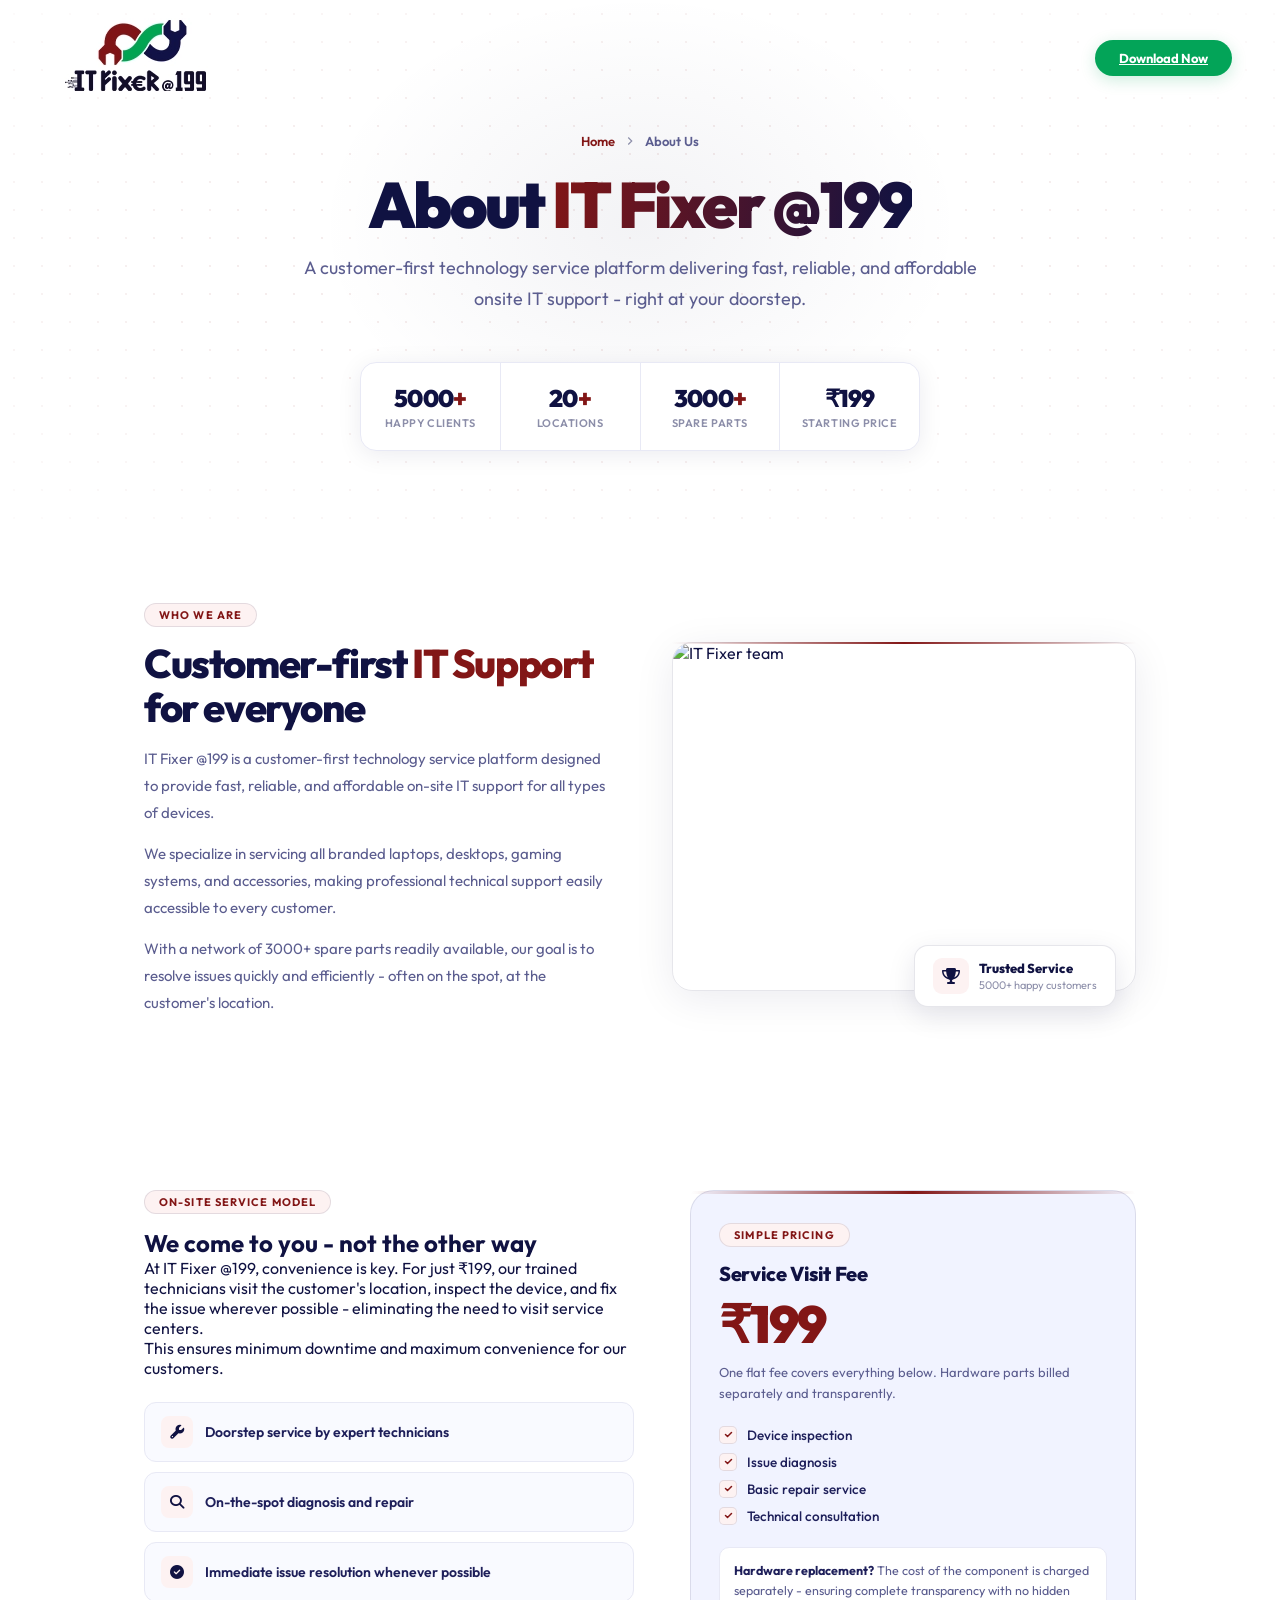
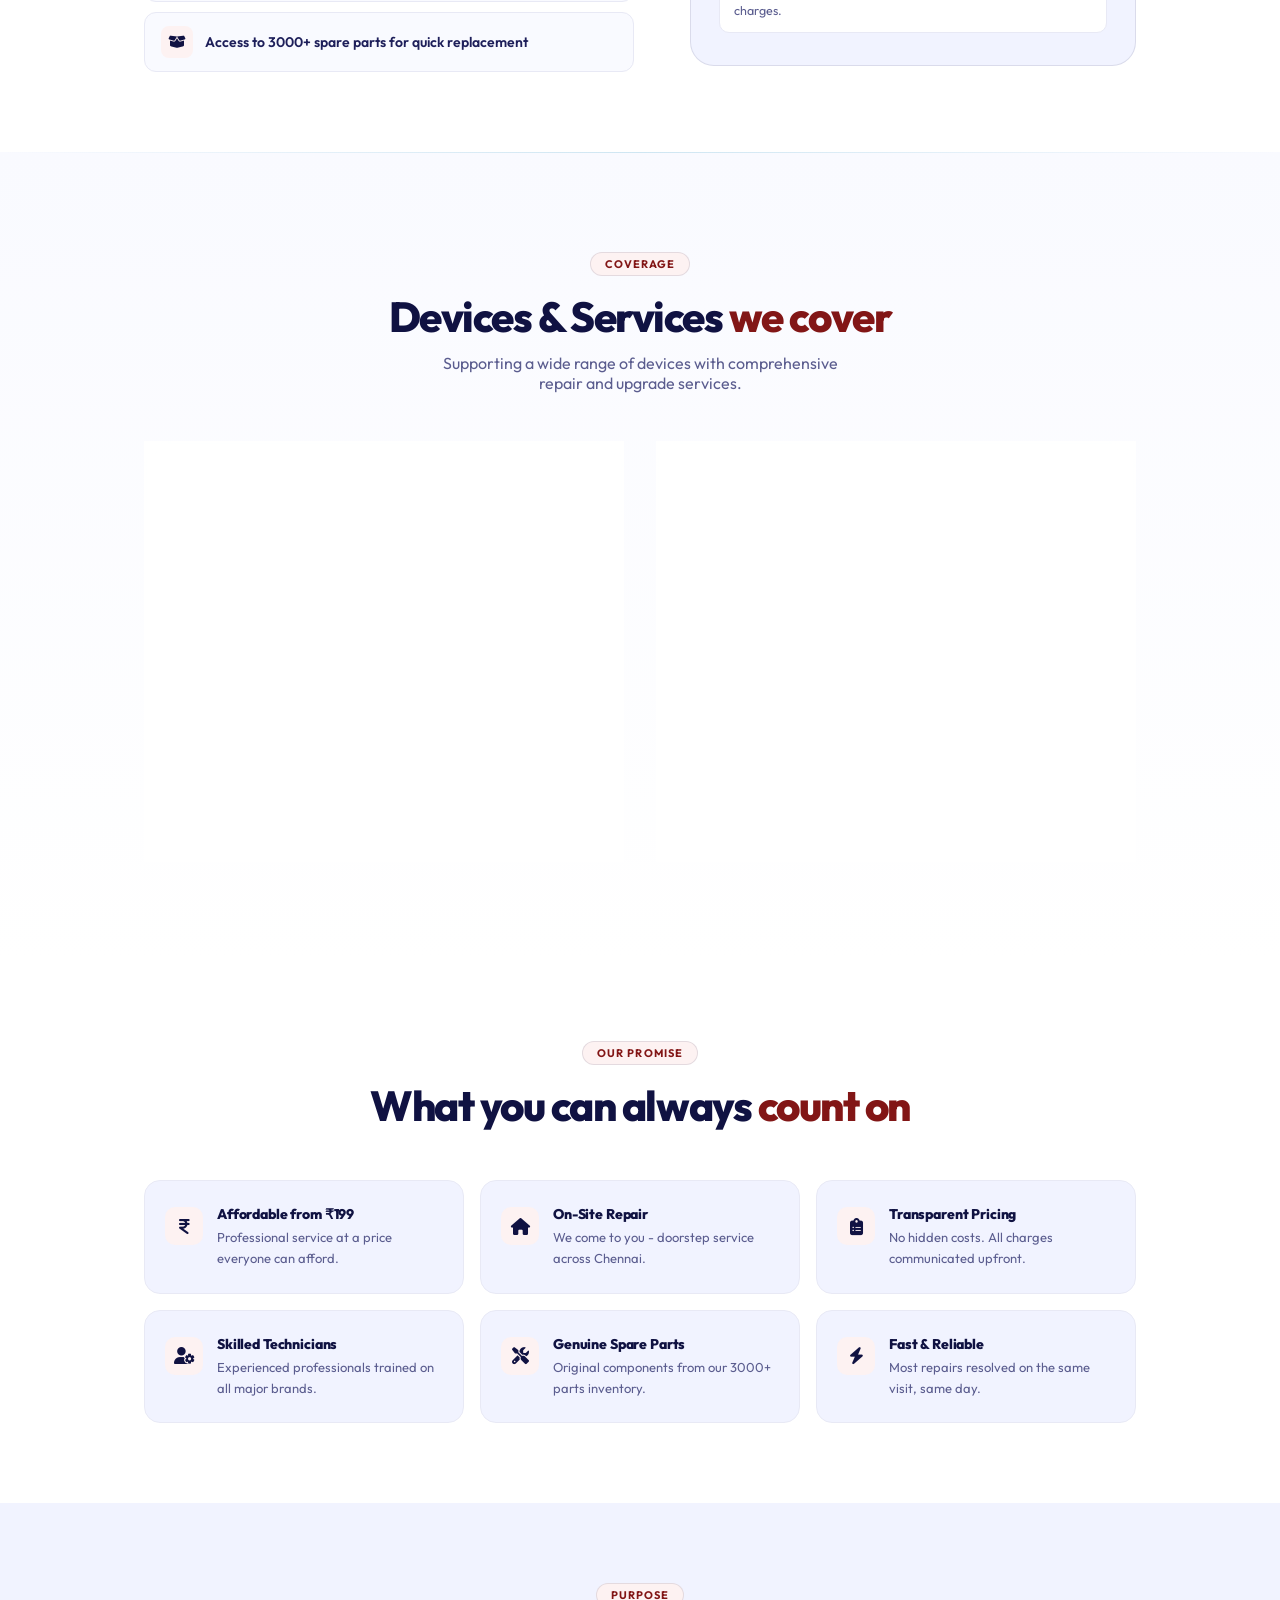
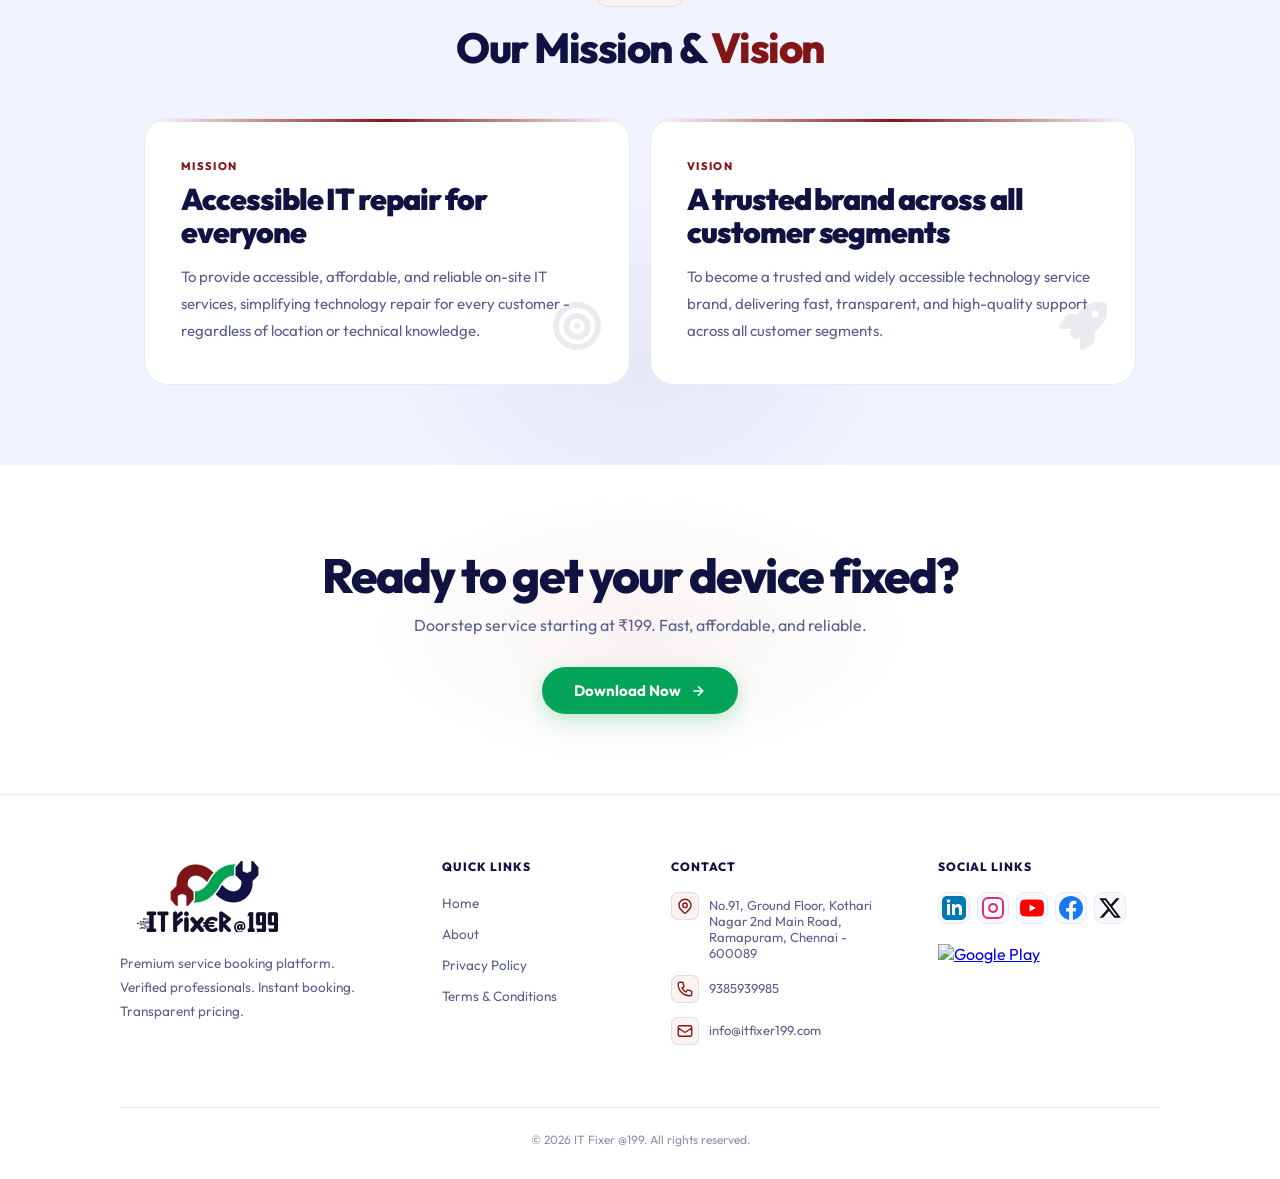
==== about.html @ 2de0d832 "Initial commit" ====
<!DOCTYPE html>
<html lang="en">

<head>
    <meta charset="UTF-8" />
    <meta name="viewport" content="width=device-width, initial-scale=1.0" />
    <title>About – IT Fixer @ ₹199</title>
    <link rel="preconnect" href="https://fonts.googleapis.com">
    <link rel="preconnect" href="https://fonts.gstatic.com" crossorigin>
    <link href="https://fonts.googleapis.com/css2?family=Outfit:wght@300;400;500;600;700;800;900&display=swap"
        rel="stylesheet">
    <link rel="stylesheet" href="https://cdnjs.cloudflare.com/ajax/libs/font-awesome/6.5.1/css/all.min.css">
    <link rel="stylesheet" href="about.css">
    <link rel="icon" href="assets/favicon.ico">
</head>

<body>

    <nav id="nav">
        <a href="index.html">
            <img src="assets/logo.webp" alt="IT Fixer" class="h-14 md:h-16 w-auto object-contain ">
        </a>
        <div class="nr">
            <!-- <a href="tel:+911234567890" class="ncall">Call Now</a> -->
            <a href="https://play.google.com/store/apps/details?id=in.itfixer199.app" target="_blank"
                rel="noopener noreferrer" class="nbtn">
                Download Now
            </a>
        </div>
    </nav>

    <!-- PAGE HERO -->
    <section class="page-hero">
        <div class="ph-dots"></div>
        <div class="ph-blob"></div>
        <div class="ph-inner">
            <div class="breadcrumb">
                <a href="index.html">Home</a>
                <svg fill="none" stroke="currentColor" stroke-width="2" viewBox="0 0 24 24">
                    <path d="M9 18l6-6-6-6" />
                </svg>
                About Us
            </div>
            <h1>About <span>IT Fixer @199</span></h1>
            <p>A customer-first technology service platform delivering fast, reliable, and affordable onsite IT support
                - right at your doorstep.</p>
        </div>
        <div class="stats-row">
            <div class="sr-item"><span class="sr-num">5000<em>+</em></span><span class="sr-lbl">Happy Clients</span>
            </div>
            <div class="sr-item"><span class="sr-num">20<em>+</em></span><span class="sr-lbl">Locations</span></div>
            <div class="sr-item"><span class="sr-num">3000<em>+</em></span><span class="sr-lbl">Spare Parts</span></div>
            <div class="sr-item"><span class="sr-num">₹199<em></em></span><span class="sr-lbl">Starting Price</span>
            </div>
        </div>
    </section>

    <!-- WHO WE ARE -->
    <section class="who">
        <div class="wrap">
            <div class="who-grid">
                <div class="who-txt rl">
                    <span class="chip">Who We Are</span>
                    <h2>Customer-first <span>IT Support</span> for everyone</h2>
                    <p>IT Fixer @199 is a customer-first technology service platform designed to provide fast, reliable,
                        and
                        affordable on-site IT support for all types of devices.</p>
                    <p>We specialize in servicing all branded laptops, desktops, gaming systems, and accessories, making
                        professional technical support easily accessible to every customer.</p>
                    <p>With a network of 3000+ spare parts readily available, our goal is to resolve issues quickly and
                        efficiently - often on the spot, at the customer's location.</p>
                </div>
                <div class="who-img rr">
                    <div class="who-frame">
                        <img src="https://images.unsplash.com/photo-1531297484001-80022131f5a1?auto=format&fit=crop&w=800&q=80"
                            alt="IT Fixer team">
                    </div>
                    <div class="who-badge">
                        <div class="wb-icon"><i class="fa-solid fa-trophy"></i></div>
                        <div>
                            <div class="wb-name">Trusted Service</div>
                            <div class="wb-sub">5000+ happy customers</div>
                        </div>
                    </div>
                </div>
            </div>
        </div>
    </section>


    <!-- ON-SITE SERVICE -->
    <section class="onsite">
        <div class="wrap">
            <div class="onsite-inner">
                <div class="rl">
                    <span class="chip">On-Site Service Model</span>
                    <h2>We come <span>to you</span> - not the other way</h2>
                    <p>At IT Fixer @199, convenience is key. For just ₹199, our trained technicians visit the customer's
                        location,
                        inspect the device, and fix the issue wherever possible - eliminating the need to visit service
                        centers.</p>
                    <p>This ensures minimum downtime and maximum convenience for our customers.</p>
                    <div class="feat-list" style="margin-top:24px">
                        <div class="fi">
                            <div class="fii"><i class="fa-solid fa-wrench"></i></div><span>Doorstep service by expert
                                technicians</span>
                        </div>
                        <div class="fi">
                            <div class="fii"><i class="fa-solid fa-magnifying-glass"></i></div><span>On-the-spot
                                diagnosis and
                                repair</span>
                        </div>
                        <div class="fi">
                            <div class="fii"><i class="fa-solid fa-circle-check"></i></div><span>Immediate issue
                                resolution whenever
                                possible</span>
                        </div>
                        <div class="fi">
                            <div class="fii"><i class="fa-solid fa-box-open"></i></div><span>Access to 3000+ spare parts
                                for quick
                                replacement</span>
                        </div>
                    </div>
                </div>
                <!-- Pricing card -->
                <div class="rr">
                    <div class="price-card">
                        <span class="chip">Simple Pricing</span>
                        <h3>Service Visit Fee</h3>
                        <span class="price-big">₹199</span>
                        <p class="price-desc">One flat fee covers everything below. Hardware parts billed separately and
                            transparently.</p>
                        <div class="price-includes">
                            <div class="pi"><span class="picheck"><svg viewBox="0 0 9 9" fill="none">
                                        <path d="M1.5 4.5l2 2 4-4" stroke="var(--red)" stroke-width="1.5"
                                            stroke-linecap="round" stroke-linejoin="round" />
                                    </svg></span>Device inspection</div>
                            <div class="pi"><span class="picheck"><svg viewBox="0 0 9 9" fill="none">
                                        <path d="M1.5 4.5l2 2 4-4" stroke="var(--red)" stroke-width="1.5"
                                            stroke-linecap="round" stroke-linejoin="round" />
                                    </svg></span>Issue diagnosis</div>
                            <div class="pi"><span class="picheck"><svg viewBox="0 0 9 9" fill="none">
                                        <path d="M1.5 4.5l2 2 4-4" stroke="var(--red)" stroke-width="1.5"
                                            stroke-linecap="round" stroke-linejoin="round" />
                                    </svg></span>Basic repair service</div>
                            <div class="pi"><span class="picheck"><svg viewBox="0 0 9 9" fill="none">
                                        <path d="M1.5 4.5l2 2 4-4" stroke="var(--red)" stroke-width="1.5"
                                            stroke-linecap="round" stroke-linejoin="round" />
                                    </svg></span>Technical consultation</div>
                        </div>
                        <div class="price-note"><strong>Hardware replacement?</strong> The cost of the component is
                            charged
                            separately - ensuring complete transparency with no hidden charges.</div>
                        <!-- <button class="price-btn">Book a Service Visit →</button> -->
                    </div>
                </div>
            </div>
        </div>
    </section>

    <!-- DEVICES & SERVICES -->
    <section class="devs">
        <div class="wrap">
            <div class="sec-head reveal" style="text-align:center;margin-bottom:48px">
                <span class="chip">Coverage</span>
                <h2
                    style="font-size:clamp(26px,3.5vw,42px);font-weight:800;color:var(--ink);letter-spacing:-.035em;margin-bottom:10px">
                    Devices &amp; Services <span style="color:var(--blue)">we cover</span></h2>
                <p style="font-size:16px;color:var(--muted);max-width:440px;margin:0 auto">Supporting a wide range of
                    devices
                    with comprehensive repair and upgrade services.</p>
            </div>
            <div class="devs-grid">
                <div class="dev-card reveal d1">
                    <h3>
                        <div class="dev-icon"><i class="fa-solid fa-laptop"></i></div>Devices We Support
                    </h3>
                    <div class="dev-list">
                        <div class="dl"><span class="dlck"><svg viewBox="0 0 9 9" fill="none">
                                    <path d="M1.5 4.5l2 2 4-4" stroke="currentColor" stroke-width="1.5"
                                        stroke-linecap="round" stroke-linejoin="round" />
                                </svg></span>All branded laptops</div>
                        <div class="dl"><span class="dlck"><svg viewBox="0 0 9 9" fill="none">
                                    <path d="M1.5 4.5l2 2 4-4" stroke="currentColor" stroke-width="1.5"
                                        stroke-linecap="round" stroke-linejoin="round" />
                                </svg></span>Desktop PCs</div>
                        <div class="dl"><span class="dlck"><svg viewBox="0 0 9 9" fill="none">
                                    <path d="M1.5 4.5l2 2 4-4" stroke="currentColor" stroke-width="1.5"
                                        stroke-linecap="round" stroke-linejoin="round" />
                                </svg></span>Gaming PCs</div>
                        <div class="dl"><span class="dlck"><svg viewBox="0 0 9 9" fill="none">
                                    <path d="M1.5 4.5l2 2 4-4" stroke="currentColor" stroke-width="1.5"
                                        stroke-linecap="round" stroke-linejoin="round" />
                                </svg></span>Workstations</div>
                        <div class="dl"><span class="dlck"><svg viewBox="0 0 9 9" fill="none">
                                    <path d="M1.5 4.5l2 2 4-4" stroke="currentColor" stroke-width="1.5"
                                        stroke-linecap="round" stroke-linejoin="round" />
                                </svg></span>Computer accessories</div>
                    </div>
                </div>
                <div class="dev-card reveal d2">
                    <h3>
                        <div class="dev-icon"><i class="fa-solid fa-wrench"></i></div>Services We Offer
                    </h3>
                    <div class="dev-list">
                        <div class="dl"><span class="dlck"><svg viewBox="0 0 9 9" fill="none">
                                    <path d="M1.5 4.5l2 2 4-4" stroke="currentColor" stroke-width="1.5"
                                        stroke-linecap="round" stroke-linejoin="round" />
                                </svg></span>Laptop &amp; PC repair</div>
                        <div class="dl"><span class="dlck"><svg viewBox="0 0 9 9" fill="none">
                                    <path d="M1.5 4.5l2 2 4-4" stroke="currentColor" stroke-width="1.5"
                                        stroke-linecap="round" stroke-linejoin="round" />
                                </svg></span>Hardware replacement</div>
                        <div class="dl"><span class="dlck"><svg viewBox="0 0 9 9" fill="none">
                                    <path d="M1.5 4.5l2 2 4-4" stroke="currentColor" stroke-width="1.5"
                                        stroke-linecap="round" stroke-linejoin="round" />
                                </svg></span>Chip-level motherboard repair</div>
                        <div class="dl"><span class="dlck"><svg viewBox="0 0 9 9" fill="none">
                                    <path d="M1.5 4.5l2 2 4-4" stroke="currentColor" stroke-width="1.5"
                                        stroke-linecap="round" stroke-linejoin="round" />
                                </svg></span>RAM &amp; storage upgrades</div>
                        <div class="dl"><span class="dlck"><svg viewBox="0 0 9 9" fill="none">
                                    <path d="M1.5 4.5l2 2 4-4" stroke="currentColor" stroke-width="1.5"
                                        stroke-linecap="round" stroke-linejoin="round" />
                                </svg></span>System performance optimization</div>
                        <div class="dl"><span class="dlck"><svg viewBox="0 0 9 9" fill="none">
                                    <path d="M1.5 4.5l2 2 4-4" stroke="currentColor" stroke-width="1.5"
                                        stroke-linecap="round" stroke-linejoin="round" />
                                </svg></span>Deep cleaning &amp; maintenance</div>
                        <div class="dl"><span class="dlck"><svg viewBox="0 0 9 9" fill="none">
                                    <path d="M1.5 4.5l2 2 4-4" stroke="currentColor" stroke-width="1.5"
                                        stroke-linecap="round" stroke-linejoin="round" />
                                </svg></span>Thermal paste replacement</div>
                        <div class="dl"><span class="dlck"><svg viewBox="0 0 9 9" fill="none">
                                    <path d="M1.5 4.5l2 2 4-4" stroke="currentColor" stroke-width="1.5"
                                        stroke-linecap="round" stroke-linejoin="round" />
                                </svg></span>Complete hardware diagnostics</div>
                    </div>
                </div>
            </div>
        </div>
    </section>

    <!-- OUR PROMISE -->
    <section class="promise">
        <div class="wrap">
            <div style="text-align:center;margin-bottom:48px" class="reveal">
                <span class="chip">Our Promise</span>
                <h2
                    style="font-size:clamp(26px,3.5vw,42px);font-weight:800;color:var(--ink);letter-spacing:-.035em;margin-bottom:10px">
                    What you can always <span style="color:var(--blue)">count on</span></h2>
            </div>
            <div class="promise-grid">
                <div class="pr-card reveal d1">
                    <div class="pr-ico"><i class="fa-solid fa-indian-rupee-sign"></i></div>
                    <div>
                        <h4>Affordable from ₹199</h4>
                        <p>Professional service at a price everyone can afford.</p>
                    </div>
                </div>
                <div class="pr-card reveal d2">
                    <div class="pr-ico"><i class="fa-solid fa-house"></i></div>
                    <div>
                        <h4>On-Site Repair</h4>
                        <p>We come to you - doorstep service across Chennai.</p>
                    </div>
                </div>
                <div class="pr-card reveal d3">
                    <div class="pr-ico"><i class="fa-solid fa-clipboard-list"></i></div>
                    <div>
                        <h4>Transparent Pricing</h4>
                        <p>No hidden costs. All charges communicated upfront.</p>
                    </div>
                </div>
                <div class="pr-card reveal d4">
                    <div class="pr-ico"><i class="fa-solid fa-user-gear"></i></div>
                    <div>
                        <h4>Skilled Technicians</h4>
                        <p>Experienced professionals trained on all major brands.</p>
                    </div>
                </div>
                <div class="pr-card reveal d5">
                    <div class="pr-ico"><i class="fa-solid fa-screwdriver-wrench"></i></div>
                    <div>
                        <h4>Genuine Spare Parts</h4>
                        <p>Original components from our 3000+ parts inventory.</p>
                    </div>
                </div>
                <div class="pr-card reveal d6">
                    <div class="pr-ico"><i class="fa-solid fa-bolt"></i></div>
                    <div>
                        <h4>Fast &amp; Reliable</h4>
                        <p>Most repairs resolved on the same visit, same day.</p>
                    </div>
                </div>
            </div>
        </div>
    </section>

    <!-- MISSION & VISION -->
    <section class="mv">
        <div class="wrap">
            <div style="text-align:center;margin-bottom:44px" class="reveal">
                <span class="chip">Purpose</span>
                <h2 style="font-size:clamp(26px,3.5vw,42px);font-weight:800;color:var(--ink);letter-spacing:-.035em">Our
                    Mission
                    &amp; <span style="color:var(--blue)">Vision</span></h2>
            </div>
            <div class="mv-grid">
                <div class="mv-card reveal d1">
                    <span class="mv-label">Mission</span>
                    <h2>Accessible IT repair for everyone</h2>
                    <p>To provide accessible, affordable, and reliable on-site IT services, simplifying technology
                        repair for
                        every customer - regardless of location or technical knowledge.</p>
                    <div class="mv-big"><i class="fa-solid fa-bullseye"></i></div>
                </div>
                <div class="mv-card reveal d2">
                    <span class="mv-label">Vision</span>
                    <h2>A trusted brand across all customer segments</h2>
                    <p>To become a trusted and widely accessible technology service brand, delivering fast, transparent,
                        and
                        high-quality support across all customer segments.</p>
                    <div class="mv-big"><i class="fa-solid fa-rocket"></i></div>
                </div>
            </div>
        </div>
    </section>

    <!-- CTA BAND -->
    <section class="cta-band">
        <div class="cb-inner reveal">
            <h2><!--<i class="fa-solid fa-laptop"></i>--> Ready to get your device fixed?</h2>
            <p>Doorstep service starting at ₹199. Fast, affordable, and reliable.</p>
            <div class="cb-btns">
                <a href="https://play.google.com/store/apps/details?id=in.itfixer199.app" target="_blank"
                    rel="noopener noreferrer" class="btn-main">Download Now <svg width="16" height="16" fill="none"
                        stroke="currentColor" stroke-width="2.5" viewBox="0 0 24 24">
                        <path d="M5 12h14M12 5l7 7-7 7" />
                    </svg></a>
            </div>
        </div>
    </section>

    <!-- FOOTER -->

    <footer>
        <div class="fin">
            <div class="fg">
                <div class="fb">
                    <img src="assets/logo.webp" alt="IT Fixer"
                        onerror="this.style.display='none';this.parentElement.insertAdjacentHTML('afterbegin','<div class=\'fb-t\'>IT<span> Fixer</span></div>')">
                    <p>Premium service booking platform.<br>Verified professionals. Instant booking.<br>Transparent
                        pricing.</p>
                </div>
                <div class="fc">
                    <h4>Quick Links</h4>
                    <ul>
                        <li><a href="index.html">Home</a></li>
                        <li><a href="about.html">About</a></li>
                        <li><a href="privacy-policy.html">Privacy Policy</a></li>
                        <li><a href="terms-and-conditions.html">Terms &amp; Conditions</a></li>
                    </ul>
                </div>
                <div class="fc">
                    <h4>Contact</h4>
                    <div class="fci">
                        <div class="fcii"><svg fill="none" stroke="currentColor" viewBox="0 0 24 24">
                                <path stroke-linecap="round" stroke-linejoin="round" stroke-width="1.8"
                                    d="M17.657 16.657L13.414 20.9a2 2 0 01-2.827 0l-4.244-4.243a8 8 0 1111.314 0z" />
                                <path stroke-linecap="round" stroke-linejoin="round" stroke-width="1.8"
                                    d="M15 11a3 3 0 11-6 0 3 3 0 016 0z" />
                            </svg></div><span class="fcit">No.91, Ground Floor, Kothari Nagar
                            2nd Main Road, Ramapuram,
                            Chennai - 600089</span>
                    </div>
                    <div class="fci">
                        <div class="fcii"><svg fill="none" stroke="currentColor" viewBox="0 0 24 24">
                                <path stroke-linecap="round" stroke-linejoin="round" stroke-width="1.8"
                                    d="M3 5a2 2 0 012-2h3.28a1 1 0 01.948.684l1.498 4.493a1 1 0 01-.502 1.21l-2.257 1.13a11.042 11.042 0 005.516 5.516l1.13-2.257a1 1 0 011.21-.502l4.493 1.498a1 1 0 01.684.949V19a2 2 0 01-2 2h-1C9.716 21 3 14.284 3 6V5z" />
                            </svg></div><span class="fcit">9385939985</span>
                    </div>
                    <div class="fci">
                        <div class="fcii"><svg fill="none" stroke="currentColor" viewBox="0 0 24 24">
                                <path stroke-linecap="round" stroke-linejoin="round" stroke-width="1.8"
                                    d="M3 8l7.89 5.26a2 2 0 002.22 0L21 8M5 19h14a2 2 0 002-2V7a2 2 0 00-2-2H5a2 2 0 00-2 2v10a2 2 0 002 2z" />
                            </svg></div><span class="fcit">info@itfixer199.com</span>
                    </div>
                </div>
                <div class="fc">
                    <h4>Social Links</h4>
                    <div class="fsoc">
                        <a href="https://www.linkedin.com/in/itfixerat199/" class="sb2"><svg fill="#0077b5"
                                viewBox="0 0 24 24">
                                <path
                                    d="M19 0h-14c-2.761 0-5 2.239-5 5v14c0 2.761 2.239 5 5 5h14c2.762 0 5-2.239 5-5v-14c0-2.761-2.238-5-5-5zm-11 19h-3v-11h3v11zm-1.5-12.268c-.966 0-1.75-.79-1.75-1.764s.784-1.764 1.75-1.764 1.75.79 1.75 1.764-.783 1.764-1.75 1.764zm13.5 12.268h-3v-5.604c0-3.368-4-3.113-4 0v5.604h-3v-11h3v1.765c1.396-2.586 7-2.777 7 2.476v6.759z" />
                            </svg></a>
                        <a href="https://www.instagram.com/it.fixerat_199" class="sb2"><svg fill="none" stroke="#e1306c"
                                stroke-width="2" viewBox="0 0 24 24">
                                <rect x="2" y="2" width="20" height="20" rx="5" />
                                <path d="M16 11.37A4 4 0 1112.63 8 4 4 0 0116 11.37z" />
                                <line x1="17.5" y1="6.5" x2="17.51" y2="6.5" />
                            </svg></a>
                        <a href="www.youtube.com/@Itfixerat199" class="sb2"><svg fill="#ff0000" viewBox="0 0 24 24">
                                <path
                                    d="M23.498 6.186a3.016 3.016 0 0 0-2.122-2.136C19.505 3.545 12 3.545 12 3.545s-7.505 0-9.377.505A3.017 3.017 0 0 0 .502 6.186C0 8.07 0 12 0 12s0 3.93.502 5.814a3.016 3.016 0 0 0 2.122 2.136c1.871.505 9.376.505 9.376.505s7.505 0 9.377-.505a3.015 3.015 0 0 0 2.122-2.136C24 15.93 24 12 24 12s0-3.93-.502-5.814zM9.545 15.568V8.432L15.818 12l-6.273 3.568z" />
                            </svg></a>
                        <a href="https://www.facebook.com/itfixerat199" class="sb2"><svg fill="#1877f2"
                                viewBox="0 0 24 24">
                                <path
                                    d="M24 12.073c0-6.627-5.373-12-12-12s-12 5.373-12 12c0 5.99 4.388 10.954 10.125 11.854v-8.385H7.078v-3.47h3.047V9.43c0-3.007 1.792-4.669 4.533-4.669 1.312 0 2.686.235 2.686.235v2.953H15.83c-1.491 0-1.956.925-1.956 1.874v2.25h3.328l-.532 3.47h-2.796v8.385C19.612 23.027 24 18.062 24 12.073z" />
                            </svg></a>
                        <a href="https://twitter.com/itfixerat199" class="sb2"><svg fill="#111" viewBox="0 0 24 24">
                                <path
                                    d="M18.244 2.25h3.308l-7.227 8.26 8.502 11.24H16.17l-5.214-6.817L4.99 21.75H1.68l7.73-8.835L1.254 2.25H8.08l4.713 6.231zm-1.161 17.52h1.833L7.084 4.126H5.117z" />
                            </svg></a>
                    </div>
                    <div class="fapps">

                        <a href="https://play.google.com/store/apps/details?id=in.itfixer199.app"><img
                                src="https://upload.wikimedia.org/wikipedia/commons/7/78/Google_Play_Store_badge_EN.svg"
                                alt="Google Play"></a>
                    </div>
                </div>
            </div>
            <div class="fbot">
                <p>© 2026 IT Fixer @199. All rights reserved.</p>
            </div>
        </div>
    </footer>


    <script>
        window.addEventListener('scroll', () => document.getElementById('nav').classList.toggle('stuck', scrollY > 60));
        const obs = new IntersectionObserver(e => { e.forEach(x => { if (x.isIntersecting) { x.target.classList.add('on'); obs.unobserve(x.target) } }) }, { threshold: .1 });
        document.querySelectorAll('.reveal,.rl,.rr').forEach(el => obs.observe(el));
    </script>
</body>

</html>
---- about.css ----
:root {
      --red: #821616;
      --green: #03a458;
      --navy: #101242;

      --blue: var(--red);
      --blue-dk: #651111;
      --blue-lt: #fdf2f2;
      --blue-md: #fbe5e5;

      --ink: var(--navy);
      --ink2: #1e1f5a;
      --muted: #5b5d8f;
      --muted2: #8c8ea9;

      --bd: #e8e9f5;
      --bd2: rgba(16, 18, 66, 0.1);

      --bg: #fff;
      --bg2: #f9faff;
      --bg3: #f1f3ff;

      --f: 'Outfit', sans-serif;
      --ease: cubic-bezier(0.22, 1, 0.36, 1)
  }

  *,
  *::before,
  *::after {
      box-sizing: border-box;
      margin: 0;
      padding: 0
  }

  html {
      scroll-behavior: smooth
  }

  body {
      font-family: var(--f);
      background: var(--bg);
      color: var(--ink);
      overflow-x: hidden
  }

  #nav {
      position: fixed;
      top: 0;
      left: 0;
      right: 0;
      z-index: 1000;
      display: flex;
      align-items: center;
      justify-content: space-between;
      padding: 18px 48px;
      transition: all .35s var(--ease)
  }

  #nav.stuck {
      background: rgba(255, 255, 255, .92);
      backdrop-filter: blur(20px);
      border-bottom: 1px solid var(--bd);
      box-shadow: 0 2px 20px rgba(37, 150, 190, .07);
      padding: 12px 48px
  }

  .nl img {
      height: 50px;
      width: auto;
      object-fit: contain
  }

  .nl-t {
      font-size: 20px;
      font-weight: 800;
      color: var(--ink)
  }

  .nl-t span {
      color: var(--blue)
  }

  .nr {
      display: flex;
      align-items: center;
      gap: 12px
  }

  .ncall {
      font-size: 14px;
      font-weight: 600;
      color: var(--muted);
      text-decoration: none;
      transition: color .2s
  }

  .ncall:hover {
      color: var(--blue)
  }

  .nbtn {
      background: var(--green);
      color: #fff;
      border: none;
      border-radius: 50px;
      padding: 10px 24px;
      font-family: var(--f);
      font-size: 13px;
      font-weight: 700;
      cursor: pointer;
      transition: all .25s;
      box-shadow: 0 4px 16px rgba(3, 164, 88, 0.2);
      animation: pnav 2.5s ease-in-out infinite
  }

  .nbtn:hover {
      background: #028a4a;
      transform: translateY(-1px);
      box-shadow: 0 6px 20px rgba(3, 164, 88, 0.3)
  }

  @keyframes pnav {

      0%,
      100% {
          box-shadow: 0 4px 16px rgba(130, 22, 22, 0.15)
      }

      50% {
          box-shadow: 0 4px 22px rgba(130, 22, 22, 0.3)
      }
  }


  /* ── PAGE HERO ── */
  .page-hero {
      padding: 130px 24px 72px;
      background: var(--bg);
      position: relative;
      overflow: hidden;
      text-align: center;
  }

  .ph-dots {
      position: absolute;
      inset: 0;
      background-image: radial-gradient(circle, rgba(130, 22, 22, 0.08) 1.5px, transparent 1.5px);
      background-size: 28px 28px;
      mask-image: radial-gradient(ellipse 80% 80% at 50% 50%, black 40%, transparent 100%);
      pointer-events: none
  }

  .ph-blob {
      position: absolute;
      top: -5%;
      left: 50%;
      transform: translateX(-50%);
      width: 700px;
      height: 500px;
      background: radial-gradient(ellipse, rgba(16, 18, 66, 0.05) 0%, transparent 65%);
      pointer-events: none
  }

  .ph-inner {
      position: relative;
      z-index: 2;
      max-width: 680px;
      margin: 0 auto
  }

  .breadcrumb {
      display: inline-flex;
      align-items: center;
      gap: 8px;
      font-size: 13px;
      font-weight: 600;
      color: var(--muted);
      margin-bottom: 24px;
      animation: fup .5s var(--ease) both
  }

  .breadcrumb a {
      color: var(--blue);
      text-decoration: none
  }

  .breadcrumb svg {
      width: 14px;
      height: 14px;
      color: var(--muted2)
  }

  .ph-inner h1 {
      font-size: clamp(36px, 6vw, 64px);
      font-weight: 900;
      color: var(--ink);
      letter-spacing: -.04em;
      line-height: 1.0;
      animation: fup .6s .08s var(--ease) both
  }

  .ph-inner h1 span {
      background: linear-gradient(100deg, var(--red) 0%, #101242 50%, var(--red) 100%);
      -webkit-background-clip: text;
      -webkit-text-fill-color: transparent;
      background-clip: text;
      background-size: 200%;
      animation: fup .6s .08s var(--ease) both, shimmer 5s linear 1s infinite;
  }

  @keyframes shimmer {
      0% {
          background-position: 0%
      }

      100% {
          background-position: 200%
      }
  }

  .ph-inner p {
      font-size: 18px;
      color: var(--muted);
      line-height: 1.7;
      margin-top: 16px;
      animation: fup .6s .16s var(--ease) both
  }

  @keyframes fup {
      from {
          opacity: 0;
          transform: translateY(20px)
      }

      to {
          opacity: 1;
          transform: translateY(0)
      }
  }

  /* Stats row */
  .stats-row {
      display: flex;
      justify-content: center;
      gap: 0;
      margin: 48px auto 0;
      max-width: 560px;
      background: var(--bg);
      border: 1px solid var(--bd);
      border-radius: 16px;
      box-shadow: 0 4px 24px rgba(16, 18, 66, 0.08);
      animation: fup .7s .24s var(--ease) both;
      overflow: hidden;
  }

  .sr-item {
      flex: 1;
      padding: 20px 16px;
      text-align: center;
      border-right: 1px solid var(--bd)
  }

  .sr-item:last-child {
      border-right: none
  }

  .sr-num {
      font-size: 24px;
      font-weight: 900;
      color: var(--ink);
      display: block;
      letter-spacing: -.03em
  }

  .sr-num em {
      color: var(--blue);
      font-style: normal
  }

  .sr-lbl {
      font-size: 11px;
      color: var(--muted2);
      font-weight: 600;
      letter-spacing: .05em;
      text-transform: uppercase;
      margin-top: 3px;
      display: block
  }

  /* ── CHIP ── */
  .chip {
      display: inline-block;
      font-size: 11px;
      font-weight: 700;
      letter-spacing: .1em;
      text-transform: uppercase;
      color: var(--blue);
      background: var(--blue-lt);
      border: 1px solid var(--bd2);
      border-radius: 50px;
      padding: 4px 14px;
      margin-bottom: 14px
  }

  /* ── SECTIONS ── */
  .wrap {
      max-width: 1040px;
      margin: 0 auto;
      padding: 0 24px
  }

  /* Who we are */
  .who {
      padding: 80px 0;
      background: var(--bg)
  }

  .who-grid {
      display: grid;
      grid-template-columns: 1fr 1fr;
      gap: 64px;
      align-items: center
  }

  .who-txt h2 {
      font-size: clamp(26px, 3.5vw, 40px);
      font-weight: 800;
      color: var(--ink);
      letter-spacing: -.035em;
      line-height: 1.1;
      margin-bottom: 16px
  }

  .who-txt h2 span {
      color: var(--blue)
  }

  .who-txt p {
      font-size: 15px;
      color: var(--muted);
      line-height: 1.8;
      margin-bottom: 14px
  }

  .who-img {
      position: relative
  }

  .who-frame {
      border-radius: 20px;
      overflow: hidden;
      border: 1px solid var(--bd2);
      box-shadow: 0 8px 40px rgba(16, 18, 66, 0.08)
  }

  .who-frame::before {
      content: '';
      position: absolute;
      top: 0;
      left: 0;
      right: 0;
      height: 2px;
      background: linear-gradient(90deg, transparent, var(--blue), transparent);
      z-index: 2
  }

  .who-frame img {
      width: 100%;
      display: block;
      aspect-ratio: 4/3;
      object-fit: cover
  }

  .who-badge {
      position: absolute;
      bottom: -16px;
      right: 20px;
      background: var(--bg);
      border: 1px solid var(--bd2);
      border-radius: 14px;
      padding: 12px 18px;
      display: flex;
      align-items: center;
      gap: 10px;
      box-shadow: 0 8px 28px rgba(16, 18, 66, 0.1);
  }

  .wb-icon {
      width: 36px;
      height: 36px;
      border-radius: 9px;
      background: var(--blue-lt);
      display: flex;
      align-items: center;
      justify-content: center;
      font-size: 16px;
      flex-shrink: 0
  }

  .wb-name {
      font-size: 13px;
      font-weight: 800;
      color: var(--ink)
  }

  .wb-sub {
      font-size: 11px;
      color: var(--muted2);
      margin-top: 2px
  }

  /* Key highlights strip */
  .highlights {
      padding: 60px 0;
      background: var(--bg3);
      position: relative
  }

  .highlights::before,
  .highlights::after {
      content: '';
      position: absolute;
      left: 0;
      right: 0;
      height: 1px;
      background: linear-gradient(90deg, transparent, rgba(16, 18, 66, .1), transparent)
  }

  .highlights::before {
      top: 0
  }

  .highlights::after {
      bottom: 0
  }

  .hl-grid {
      display: grid;
      grid-template-columns: repeat(3, 1fr);
      gap: 18px
  }

  .hl-card {
      background: var(--bg);
      border: 1px solid var(--bd);
      border-radius: 18px;
      padding: 28px 24px;
      transition: all .3s var(--ease);
      position: relative;
      overflow: hidden;
  }

  .hl-card::before {
      content: '';
      position: absolute;
      top: 0;
      left: 0;
      right: 0;
      height: 3px;
      background: linear-gradient(90deg, var(--blue-lt), var(--blue), var(--blue-lt));
      opacity: 0;
      transition: opacity .3s
  }

  .hl-card:hover {
      border-color: rgba(130, 22, 22, .25);
      transform: translateY(-5px);
      box-shadow: 0 16px 40px rgba(16, 18, 66, 0.08)
  }

  .hl-card:hover::before {
      opacity: 1
  }

  .hl-icon {
      width: 44px;
      height: 44px;
      border-radius: 12px;
      background: var(--blue-lt);
      display: flex;
      align-items: center;
      justify-content: center;
      font-size: 20px;
      margin-bottom: 16px
  }

  .hl-card h3 {
      font-size: 17px;
      font-weight: 800;
      color: var(--ink);
      letter-spacing: -.02em;
      margin-bottom: 8px
  }

  .hl-card p {
      font-size: 14px;
      color: var(--muted);
      line-height: 1.7
  }

  /* On-site service */
  .onsite {
      padding: 80px 0;
      background: var(--bg)
  }

  .onsite-inner {
      display: grid;
      grid-template-columns: 1.1fr 1fr;
      gap: 56px;
      align-items: start
  }

  .onsite-txt h2 {
      font-size: clamp(26px, 3.5vw, 40px);
      font-weight: 800;
      color: var(--ink);
      letter-spacing: -.035em;
      line-height: 1.1;
      margin-bottom: 16px
  }

  .onsite-txt h2 span {
      color: var(--blue)
  }

  .onsite-txt p {
      font-size: 15px;
      color: var(--muted);
      line-height: 1.8;
      margin-bottom: 20px
  }

  .feat-list {
      display: flex;
      flex-direction: column;
      gap: 10px
  }

  .fi {
      display: flex;
      align-items: center;
      gap: 12px;
      padding: 13px 16px;
      background: var(--bg2);
      border: 1px solid var(--bd);
      border-radius: 12px;
      transition: all .22s
  }

  .fi:hover {
      border-color: var(--bd2);
      box-shadow: 0 4px 14px rgba(16, 18, 66, 0.05);
      transform: translateX(3px)
  }

  .fii {
      width: 32px;
      height: 32px;
      border-radius: 8px;
      background: var(--blue-lt);
      display: flex;
      align-items: center;
      justify-content: center;
      font-size: 14px;
      flex-shrink: 0
  }

  .fi span {
      font-size: 14px;
      font-weight: 600;
      color: var(--ink2)
  }

  /* Pricing card */
  .price-card {
      background: var(--bg3);
      border: 1px solid var(--bd2);
      border-radius: 24px;
      padding: 32px 28px;
      position: sticky;
      top: 100px;
  }

  .price-card::before {
      content: '';
      position: absolute;
      top: 0;
      left: 0;
      right: 0;
      height: 3px;
      background: linear-gradient(90deg, transparent, var(--blue), transparent);
      border-radius: 24px 24px 0 0
  }

  .price-card h3 {
      font-size: 20px;
      font-weight: 800;
      color: var(--ink);
      letter-spacing: -.02em;
      margin-bottom: 6px
  }

  .price-big {
      font-size: 52px;
      font-weight: 900;
      color: var(--blue);
      letter-spacing: -.04em;
      line-height: 1;
      display: block;
      margin: 12px 0
  }

  .price-desc {
      font-size: 13px;
      color: var(--muted);
      margin-bottom: 22px;
      line-height: 1.6
  }

  .price-includes {
      display: flex;
      flex-direction: column;
      gap: 9px;
      margin-bottom: 22px
  }

  .pi {
      display: flex;
      align-items: center;
      gap: 10px;
      font-size: 13.5px;
      color: var(--ink2);
      font-weight: 500
  }

  .picheck {
      width: 18px;
      height: 18px;
      border-radius: 5px;
      background: var(--blue-lt);
      border: 1px solid var(--bd2);
      display: flex;
      align-items: center;
      justify-content: center;
      flex-shrink: 0
  }

  .picheck svg {
      width: 9px;
      height: 9px
  }

  .price-note {
      font-size: 12.5px;
      color: var(--muted);
      background: var(--bg);
      border: 1px solid var(--bd);
      border-radius: 10px;
      padding: 12px 14px;
      line-height: 1.6
  }

  .price-note strong {
      color: var(--ink2)
  }

  .price-btn {
      display: block;
      width: 100%;
      background: var(--green);
      color: #fff;
      border: none;
      border-radius: 12px;
      padding: 13px;
      font-family: var(--f);
      font-size: 14px;
      font-weight: 700;
      cursor: pointer;
      margin-top: 18px;
      transition: all .25s;
      box-shadow: 0 4px 16px rgba(3, 164, 88, 0.25)
  }

  .price-btn:hover {
      background: #028a4a;
      transform: translateY(-1px);
      box-shadow: 0 8px 22px rgba(3, 164, 88, 0.35)
  }

  /* Devices & Services */
  .devs {
      padding: 100px 0;
      background: linear-gradient(to bottom, var(--bg2), var(--bg));
      position: relative;
      overflow: hidden;
  }

  .devs::before {
      content: '';
      position: absolute;
      top: 0;
      left: 0;
      right: 0;
      height: 1px;
      background: linear-gradient(90deg, transparent, rgba(37, 150, 190, .2), transparent)
  }

  .devs-grid {
      display: grid;
      grid-template-columns: 1fr 1fr;
      gap: 32px;
      margin-top: 0
  }

  .dev-card {
      background: rgba(255, 255, 255, 0.82);
      backdrop-filter: blur(10px);
      border: 1px solid var(--bd2);
      border-radius: 28px;
      padding: 44px 40px;
      transition: all .4s var(--ease);
      position: relative;
      overflow: hidden;
      display: flex;
      flex-direction: column;
  }

  .dev-card::after {
      content: '';
      position: absolute;
      top: 0;
      right: 0;
      width: 80px;
      height: 80px;
      background: radial-gradient(circle at top right, rgba(37, 150, 190, 0.08), transparent 70%);
      pointer-events: none;
  }

  .dev-card:hover {
      border-color: rgba(130, 22, 22, 0.25);
      transform: translateY(-8px);
      box-shadow: 0 24px 60px rgba(16, 18, 66, 0.1), 0 8px 20px rgba(0, 0, 0, .04)
  }

  .dev-card h3 {
      font-size: 22px;
      font-weight: 850;
      color: var(--ink);
      letter-spacing: -.03em;
      margin-bottom: 24px;
      display: flex;
      align-items: center;
      gap: 14px
  }

  .dev-icon {
      width: 48px;
      height: 48px;
      border-radius: 14px;
      background: var(--blue-lt);
      display: flex;
      align-items: center;
      justify-content: center;
      font-size: 20px;
      flex-shrink: 0;
      color: var(--blue);
      box-shadow: 0 4px 12px rgba(16, 18, 66, 0.1)
  }

  .dev-list {
      display: grid;
      grid-template-columns: 1fr;
      gap: 14px;
  }

  .dl {
      display: flex;
      align-items: center;
      gap: 12px;
      font-size: 14.5px;
      color: var(--muted);
      font-weight: 500;
      transition: color .2s;
  }

  .dev-card:hover .dl {
      color: var(--ink2);
  }

  .dlck {
      width: 20px;
      height: 20px;
      border-radius: 6px;
      background: var(--blue-lt);
      border: 1px solid var(--bd2);
      display: flex;
      align-items: center;
      justify-content: center;
      flex-shrink: 0;
      transition: all .3s;
  }

  /* .dev-card:hover .dlck {
      background: var(--blue);
      border-color: var(--blue);
  } */

  .dlck svg {
      width: 10px;
      height: 10px;
      stroke: var(--blue);
      transition: stroke .3s;
  }

  .dev-card:hover .dlck svg {
      stroke: #fff;
  }

  /* Promise */
  .promise {
      padding: 80px 0;
      background: var(--bg)
  }

  .promise-grid {
      display: grid;
      grid-template-columns: repeat(3, 1fr);
      gap: 16px
  }

  .pr-card {
      background: var(--bg3);
      border: 1px solid var(--bd);
      border-radius: 16px;
      padding: 24px 20px;
      display: flex;
      align-items: flex-start;
      gap: 14px;
      transition: all .25s;
  }

  .pr-card:hover {
      border-color: var(--bd2);
      box-shadow: 0 8px 24px rgba(16, 18, 66, 0.05);
      transform: translateY(-3px)
  }

  .pr-ico {
      width: 38px;
      height: 38px;
      border-radius: 10px;
      background: var(--blue-lt);
      display: flex;
      align-items: center;
      justify-content: center;
      font-size: 17px;
      flex-shrink: 0;
      margin-top: 2px
  }

  .pr-card h4 {
      font-size: 14px;
      font-weight: 800;
      color: var(--ink);
      margin-bottom: 4px;
      letter-spacing: -.01em
  }

  .pr-card p {
      font-size: 13px;
      color: var(--muted);
      line-height: 1.6
  }

  /* Mission & Vision */
  .mv {
      padding: 80px 0;
      background: var(--bg3);
      position: relative;
      overflow: hidden
  }

  .mv::before {
      content: '';
      position: absolute;
      bottom: -100px;
      left: 50%;
      transform: translateX(-50%);
      width: 600px;
      height: 400px;
      background: radial-gradient(ellipse, rgba(16, 18, 66, .05) 0%, transparent 65%);
      pointer-events: none
  }

  .mv-grid {
      display: grid;
      grid-template-columns: 1fr 1fr;
      gap: 20px
  }

  .mv-card {
      background: var(--bg);
      border: 1px solid var(--bd);
      border-radius: 24px;
      padding: 40px 36px;
      position: relative;
      overflow: hidden;
      transition: all .3s var(--ease);
  }

  .mv-card::before {
      content: '';
      position: absolute;
      top: 0;
      left: 0;
      right: 0;
      height: 3px;
      background: linear-gradient(90deg, transparent, var(--blue), transparent)
  }

  .mv-card:hover {
      border-color: rgba(130, 22, 22, .2);
      transform: translateY(-5px);
      box-shadow: 0 16px 48px rgba(16, 18, 66, 0.07)
  }

  .mv-label {
      font-size: 11px;
      font-weight: 800;
      letter-spacing: .12em;
      text-transform: uppercase;
      color: var(--blue);
      margin-bottom: 10px;
      display: block
  }

  .mv-card h2 {
      font-size: clamp(22px, 2.5vw, 30px);
      font-weight: 900;
      color: var(--ink);
      letter-spacing: -.035em;
      margin-bottom: 14px;
      line-height: 1.1
  }

  .mv-card p {
      font-size: 15px;
      color: var(--muted);
      line-height: 1.8
  }

  .mv-card .mv-big {
      font-size: 48px;
      position: absolute;
      bottom: 28px;
      right: 28px;
      opacity: .08
  }

  /* CTA BAND */
  .cta-band {
      padding: 80px 24px;
      text-align: center;
      background: var(--bg);
      position: relative;
      overflow: hidden;
  }

  .cta-band::before {
      content: '';
      position: absolute;
      top: 50%;
      left: 50%;
      transform: translate(-50%, -50%);
      width: 600px;
      height: 300px;
      background: radial-gradient(ellipse, rgba(130, 22, 22, .05) 0%, transparent 65%);
      pointer-events: none
  }

  .cb-inner {
      position: relative;
      z-index: 2
  }

  .cb-inner h2 {
      font-size: clamp(26px, 4vw, 48px);
      font-weight: 800;
      color: var(--ink);
      letter-spacing: -.04em;
      margin-bottom: 10px
  }

  .cb-inner p {
      font-size: 16px;
      color: var(--muted);
      margin-bottom: 32px
  }

  .cb-btns {
      display: flex;
      justify-content: center;
      gap: 12px;
      flex-wrap: wrap
  }

  .btn-main {
      display: inline-flex;
      align-items: center;
      gap: 9px;
      background: var(--green);
      color: #fff;
      border: none;
      border-radius: 50px;
      padding: 14px 32px;
      font-family: var(--f);
      font-size: 15px;
      font-weight: 700;
      cursor: pointer;
      transition: all .25s;
      box-shadow: 0 6px 22px rgba(3, 164, 88, 0.25);
      text-decoration: none;
  }

  .btn-main:hover {
      background: #028a4a;
      transform: translateY(-2px);
      box-shadow: 0 10px 30px rgba(3, 164, 88, 0.35)
  }

  .btn-out {
      display: inline-flex;
      align-items: center;
      gap: 8px;
      background: transparent;
      color: var(--ink2);
      border: 1.5px solid var(--bd);
      border-radius: 50px;
      padding: 13px 26px;
      font-family: var(--f);
      font-size: 14px;
      font-weight: 600;
      cursor: pointer;
      transition: all .25s
  }

  .btn-out:hover {
      border-color: var(--blue);
      color: var(--blue);
      background: var(--blue-lt)
  }

  /* FOOTER */
  /* Footer */
  footer {
      background: var(--bg);
      border-top: 1px solid var(--bd);
      padding: 64px 48px 32px
  }

  .fin {
      max-width: 1040px;
      margin: 0 auto
  }

  .fg {
      display: grid;
      grid-template-columns: 1.5fr 1fr 1.2fr 1.2fr;
      gap: 44px;
      margin-bottom: 48px
  }

  .fb img {

      width: auto;
      margin-bottom: 18px;
      display: block
  }

  .fb-t {
      font-size: 20px;
      font-weight: 800;
      color: var(--ink);
      margin-bottom: 16px
  }

  .fb-t span {
      color: var(--blue)
  }

  .fb p {
      font-size: 13.5px;
      line-height: 1.75;
      color: var(--muted)
  }

  .fc h4 {
      font-size: 12px;
      font-weight: 800;
      color: var(--ink);
      margin-bottom: 18px;
      letter-spacing: .08em;
      text-transform: uppercase
  }

  .fc ul {
      list-style: none;
      display: flex;
      flex-direction: column;
      gap: 11px
  }

  .fc ul li a {
      font-size: 13.5px;
      color: var(--muted);
      text-decoration: none;
      transition: color .18s
  }

  .fc ul li a:hover {
      color: var(--blue)
  }

  .fci {
      display: flex;
      align-items: flex-start;
      gap: 10px;
      margin-bottom: 14px
  }

  .fcii {
      width: 28px;
      height: 28px;
      border-radius: 7px;
      background: var(--blue-lt);
      border: 1px solid var(--bd2);
      display: flex;
      align-items: center;
      justify-content: center;
      flex-shrink: 0
  }

  .fcii svg {
      width: 18px;
      height: 18px;
      color: var(--blue)
  }

  .fcit {
      font-size: 13px;
      color: var(--muted);
      padding-top: 5px
  }

  .fsoc {
      display: flex;
      gap: 7px;
      margin-bottom: 20px
  }

  .sb2 {
      width: 32px;
      height: 32px;
      border-radius: 9px;
      background: var(--bg2);
      border: 1px solid var(--bd);
      display: flex;
      align-items: center;
      justify-content: center;
      text-decoration: none;
      transition: all .2s
  }

  .sb2:hover {
      border-color: var(--bd2);
      background: var(--blue-lt);
      transform: translateY(-2px)
  }

  .sb2 svg {
      width: 24px;
      height: 24px
  }

  .fapps {
      display: flex;
      flex-direction: column;
      gap: 9px
  }

  .fapps img {
      height: 32px;
      width: auto;
      /* opacity: .75;
    transition: opacity .2s */
  }

  .fapps img:hover {
      opacity: 1
  }

  .fbot {
      border-top: 1px solid var(--bd);
      padding-top: 24px;
      text-align: center
  }

  .fbot p {
      font-size: 12px;
      color: var(--muted2)
  }

  /* REVEAL */
  .reveal {
      opacity: 0;
      transform: translateY(20px);
      transition: opacity .6s var(--ease), transform .6s var(--ease)
  }

  .reveal.on {
      opacity: 1;
      transform: translateY(0)
  }

  .rl {
      opacity: 0;
      transform: translateX(-22px);
      transition: opacity .6s var(--ease), transform .6s var(--ease)
  }

  .rr {
      opacity: 0;
      transform: translateX(22px);
      transition: opacity .6s var(--ease), transform .6s var(--ease)
  }

  .rl.on,
  .rr.on {
      opacity: 1;
      transform: translate(0)
  }

  .d1 {
      transition-delay: .08s
  }

  .d2 {
      transition-delay: .16s
  }

  .d3 {
      transition-delay: .24s
  }

  .d4 {
      transition-delay: .32s
  }

  .d5 {
      transition-delay: .40s
  }

  .d6 {
      transition-delay: .48s
  }

  /* RESPONSIVE */
  @media(max-width:900px) {

      .who-grid,
      .onsite-inner,
      .mv-grid {
          grid-template-columns: 1fr;
          gap: 40px
      }

      .price-card {
          position: static
      }

      .hl-grid,
      .promise-grid {
          grid-template-columns: 1fr 1fr
      }

      .devs-grid {
          grid-template-columns: 1fr
      }

      .fg {
          grid-template-columns: 1fr 1fr;
          gap: 28px
      }
  }

  @media(max-width:640px) {
      #nav {
          padding: 14px 20px
      }

      #nav.stuck {
          padding: 10px 20px
      }

      .ncall {
          display: none
      }

      .hl-grid,
      .promise-grid {
          grid-template-columns: 1fr
      }

      .stats-row {
          flex-direction: column
      }

      .sr-item {
          border-right: none;
          border-bottom: 1px solid var(--bd)
      }

      .sr-item:last-child {
          border-bottom: none
      }

      .fg {
          grid-template-columns: 1fr
      }

      footer {
          padding: 48px 20px 28px
      }
  }
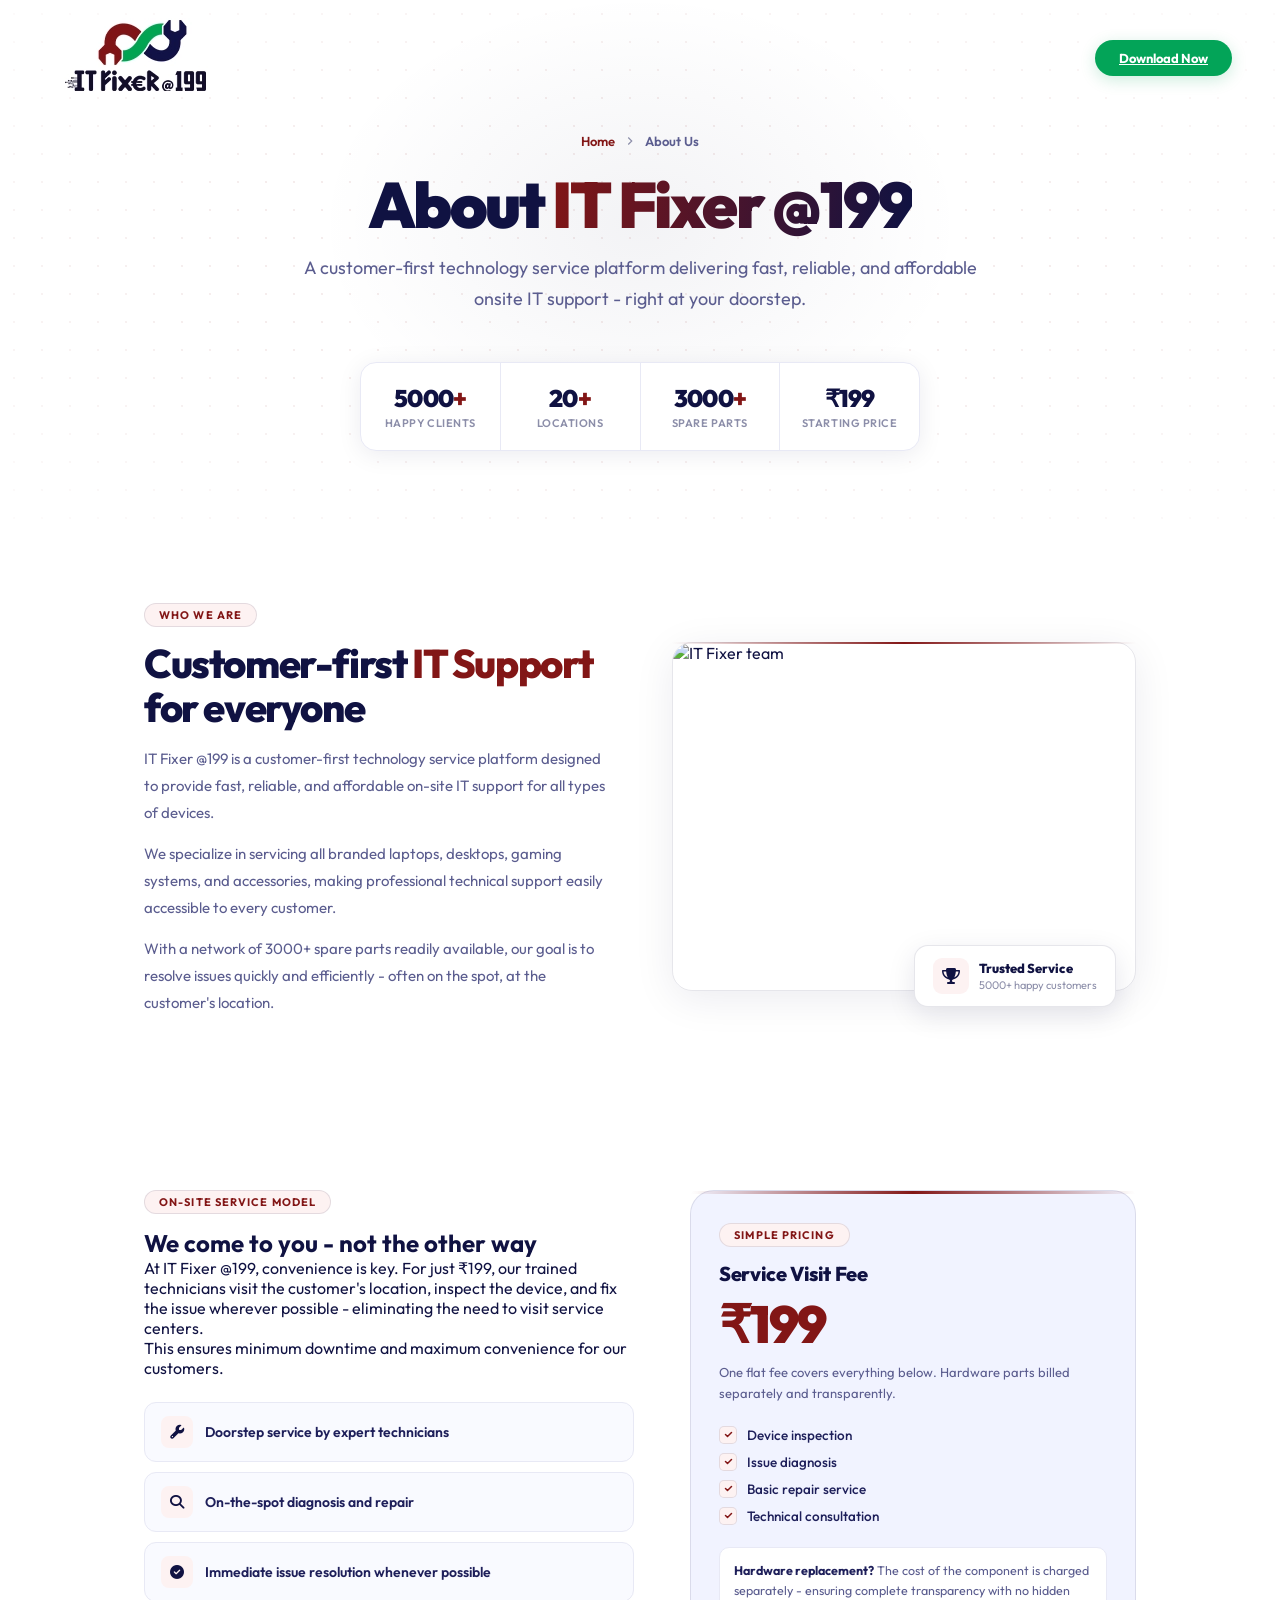
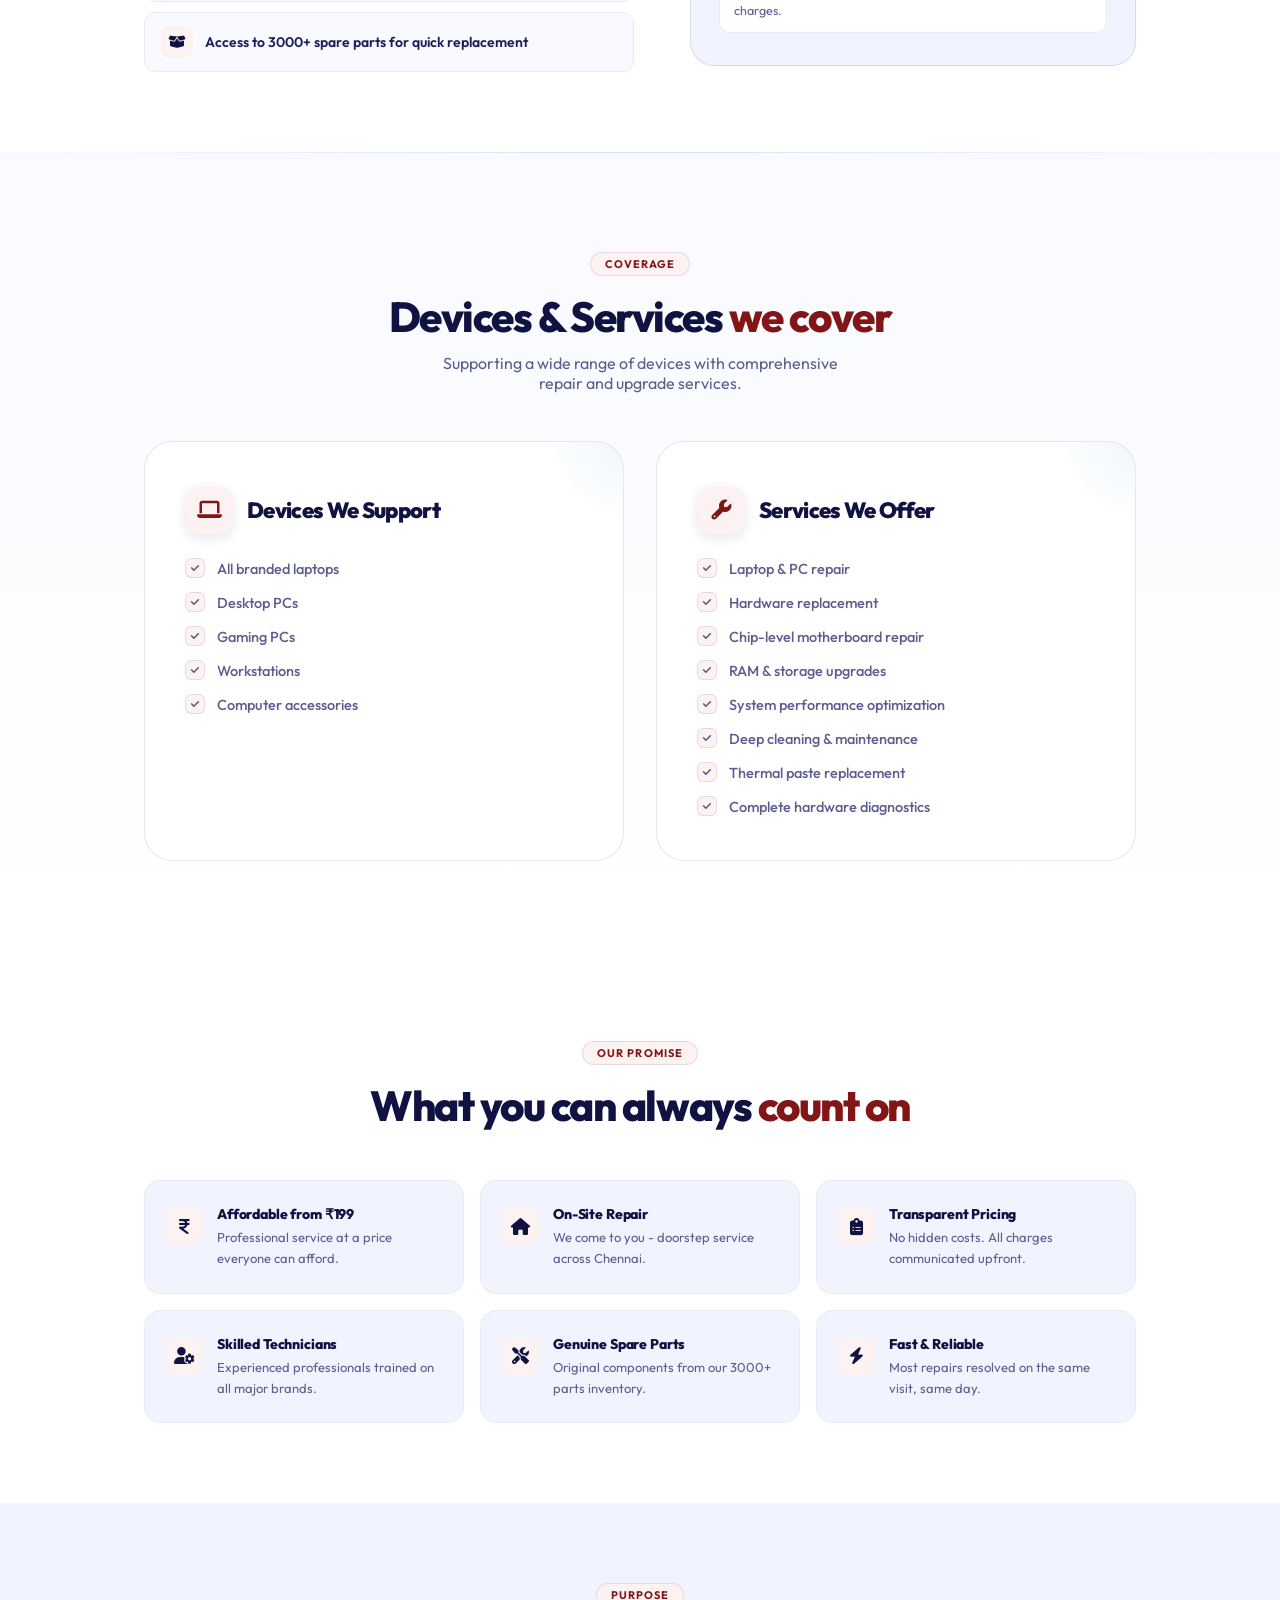
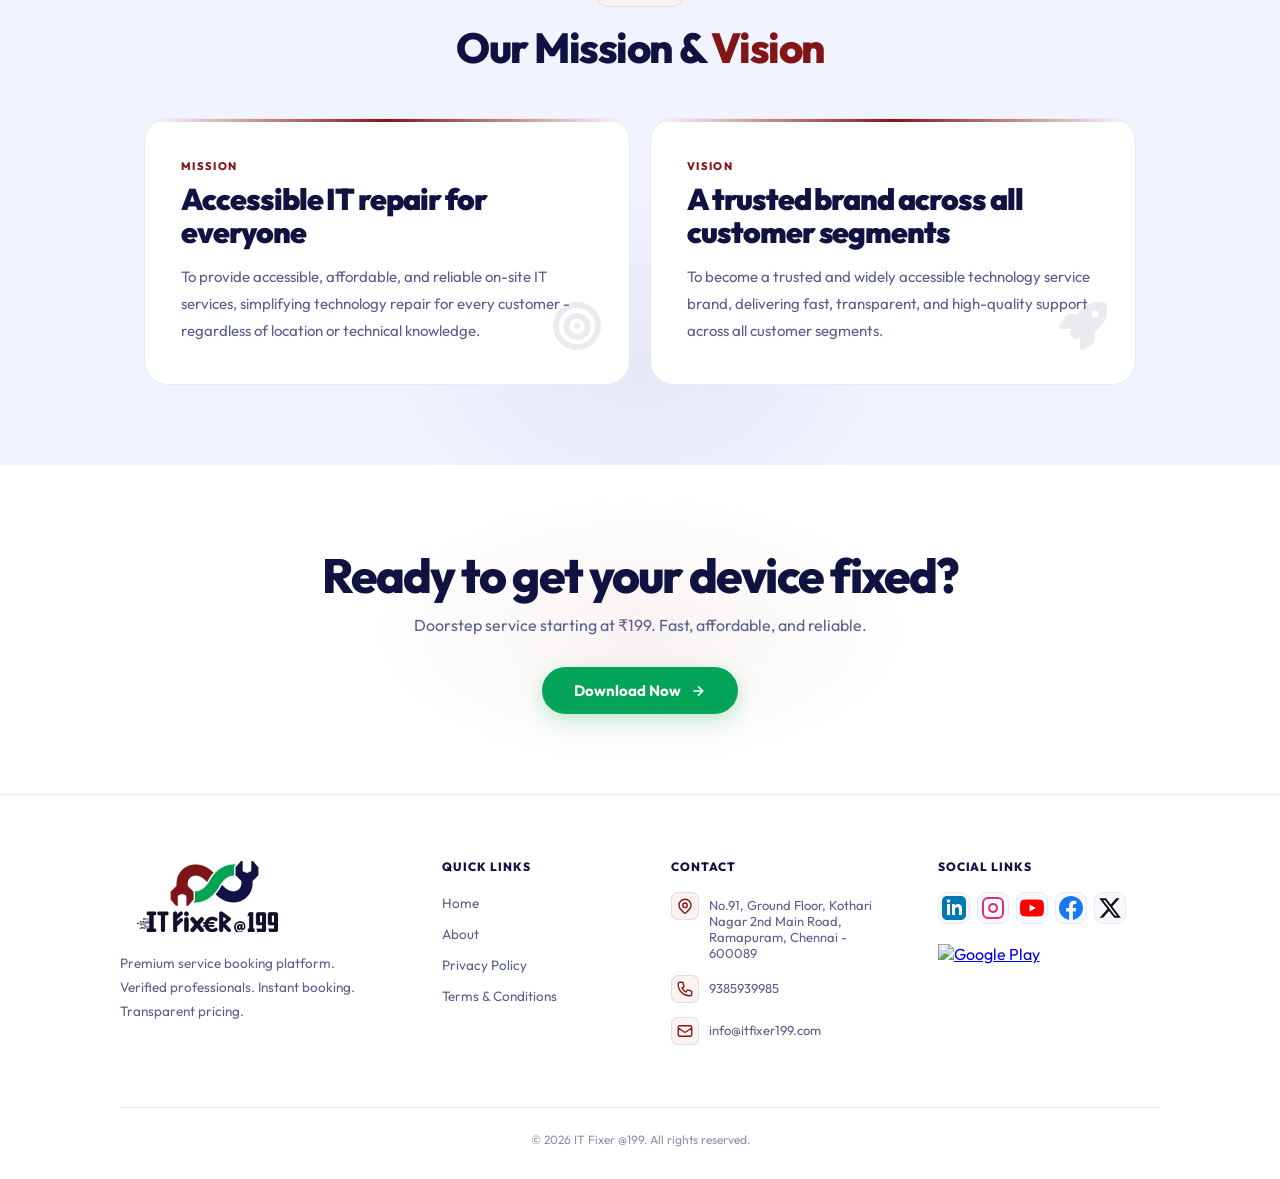
==== commit 2088e073: "url correction" ====
--- a/about.html
+++ b/about.html
@@ -359,7 +359,7 @@
                         <li><a href="index.html">Home</a></li>
                         <li><a href="about.html">About</a></li>
                         <li><a href="privacy-policy.html">Privacy Policy</a></li>
-                        <li><a href="terms-and-conditions.html">Terms &amp; Conditions</a></li>
+                        <li><a href="terms-conditions.html">Terms &amp; Conditions</a></li>
                     </ul>
                 </div>
                 <div class="fc">
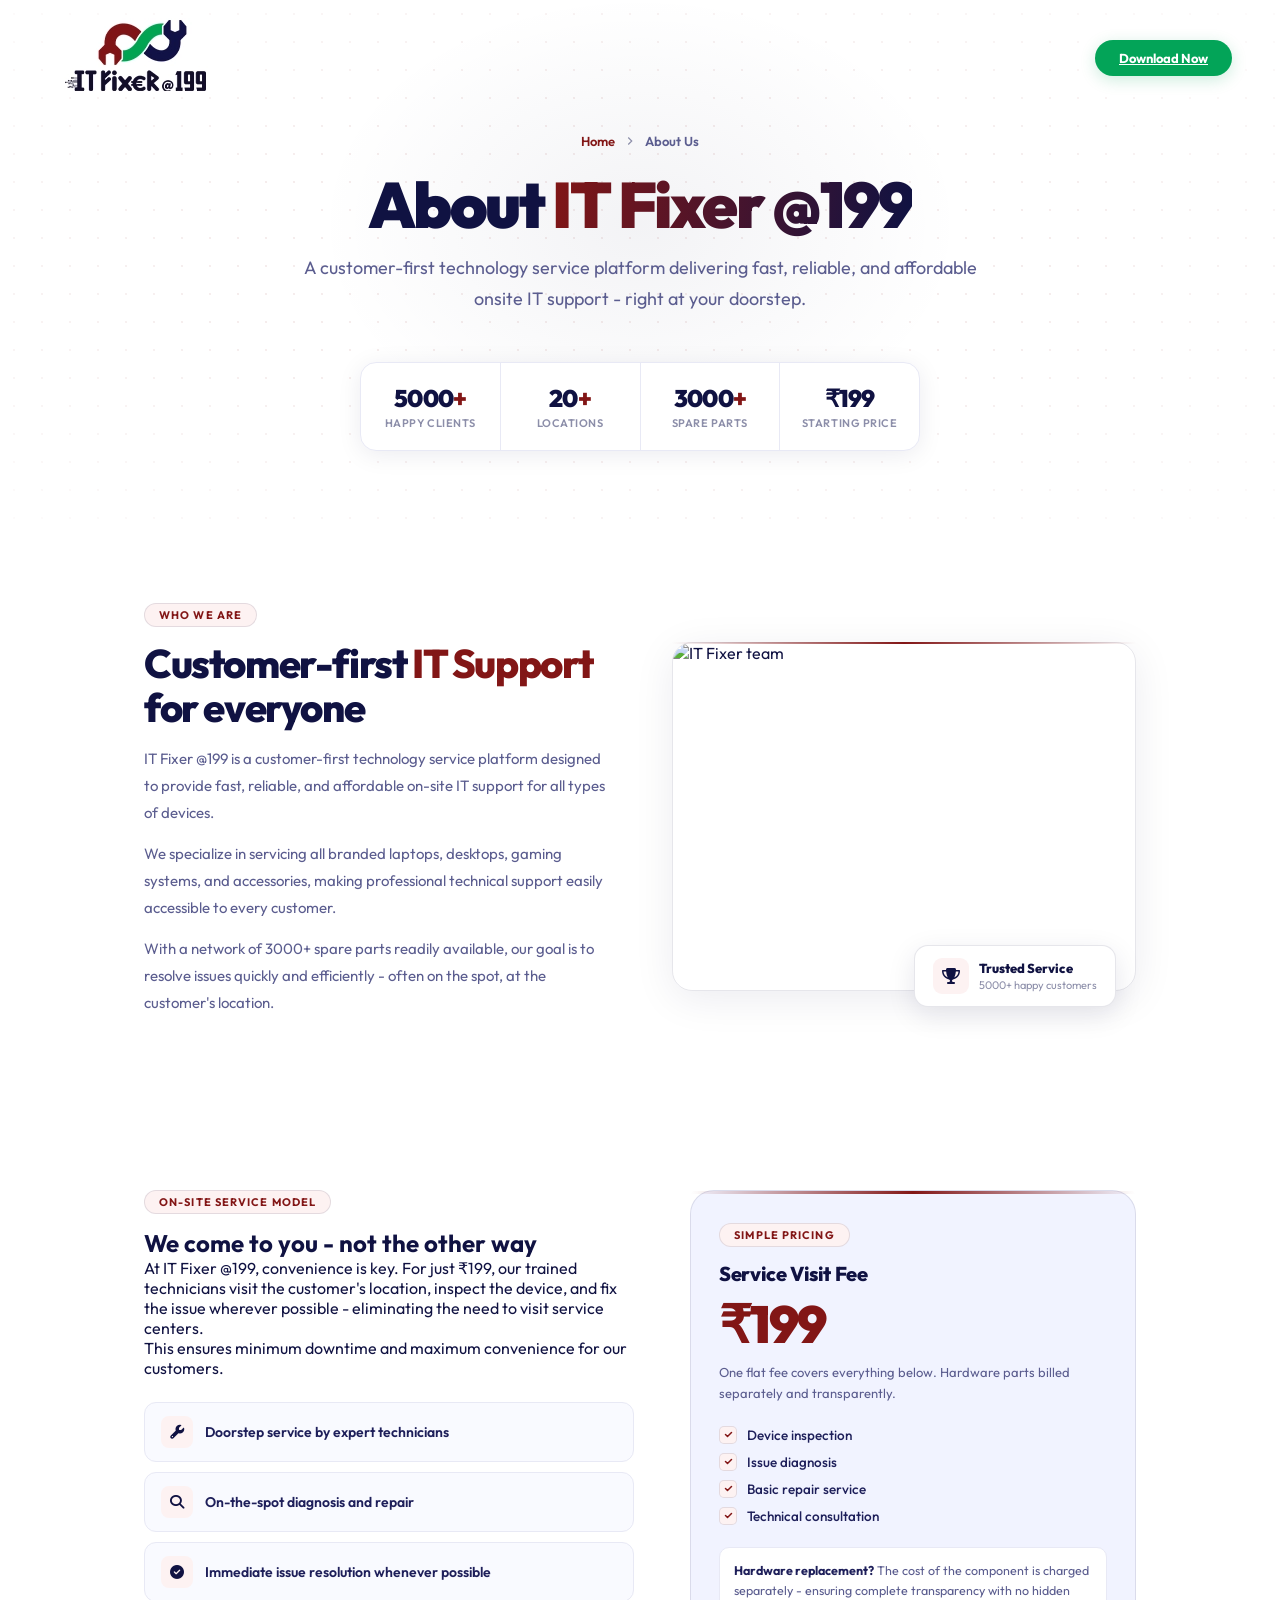
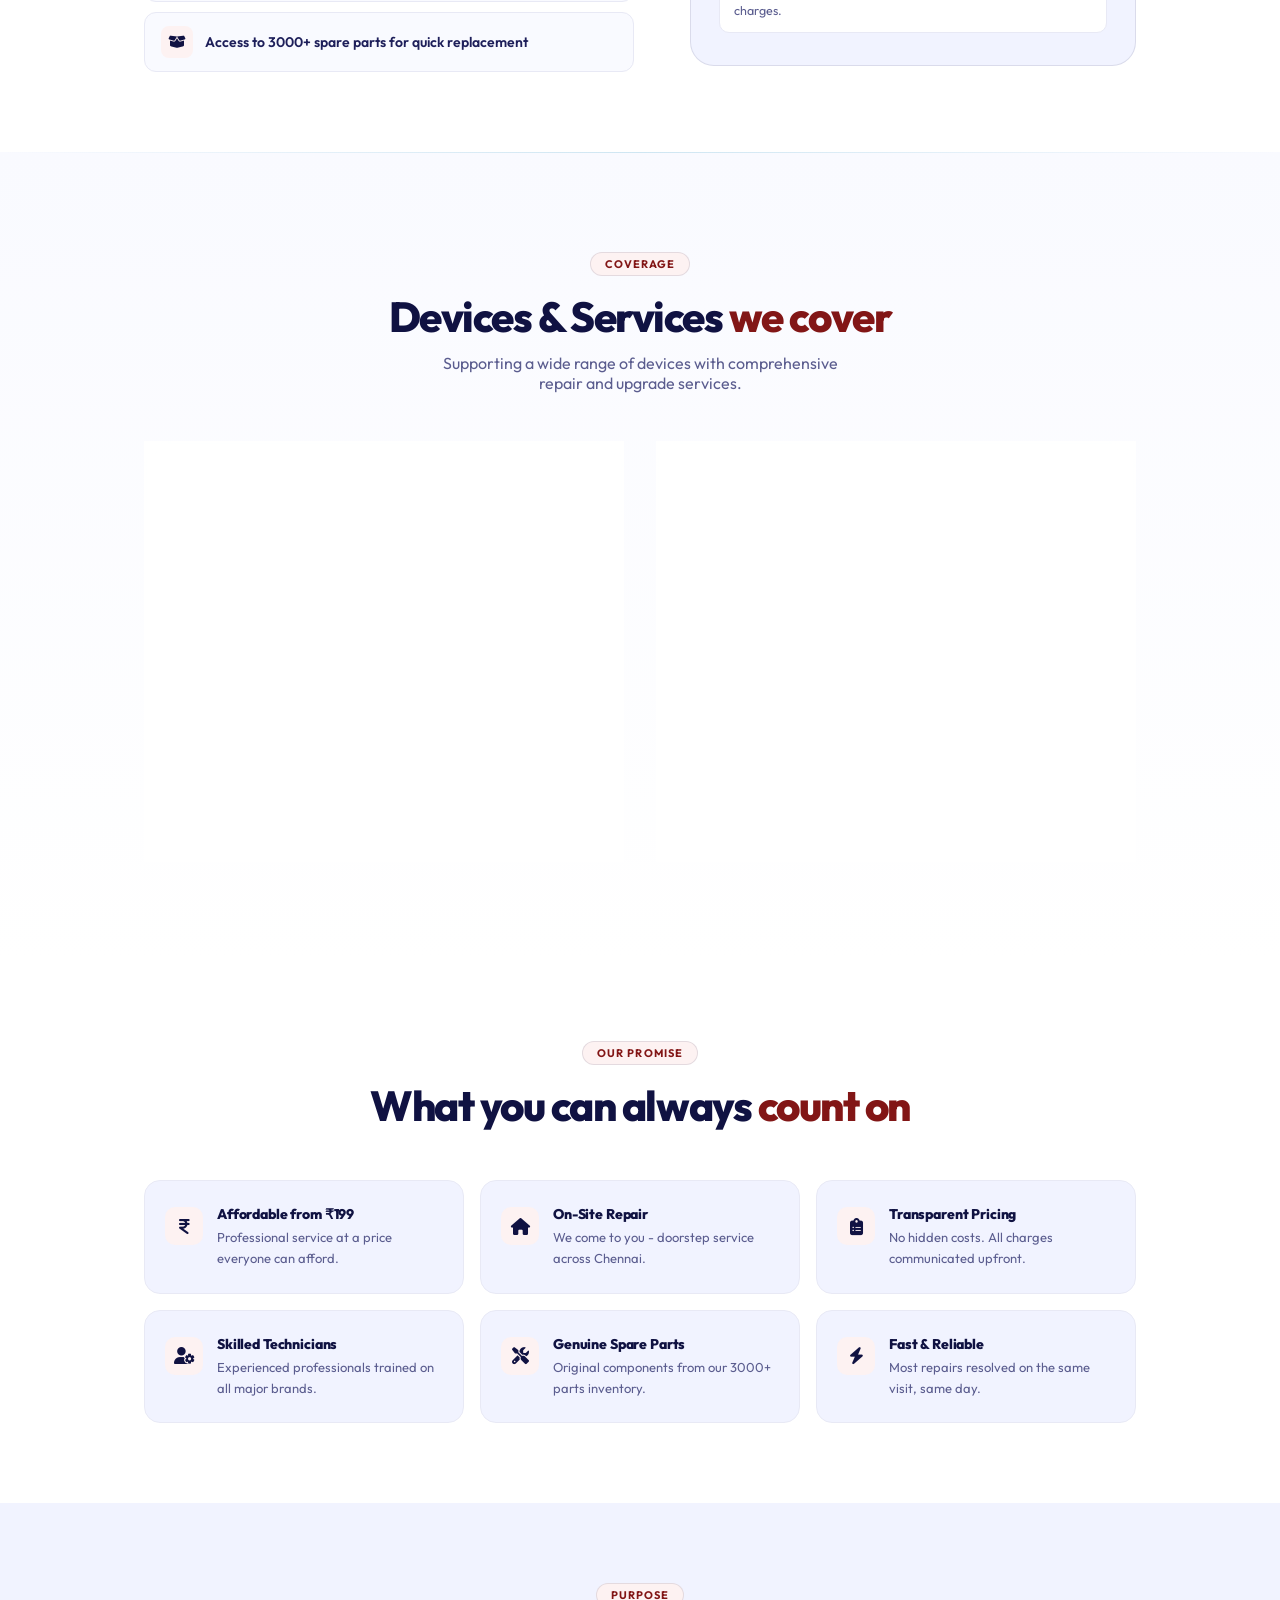
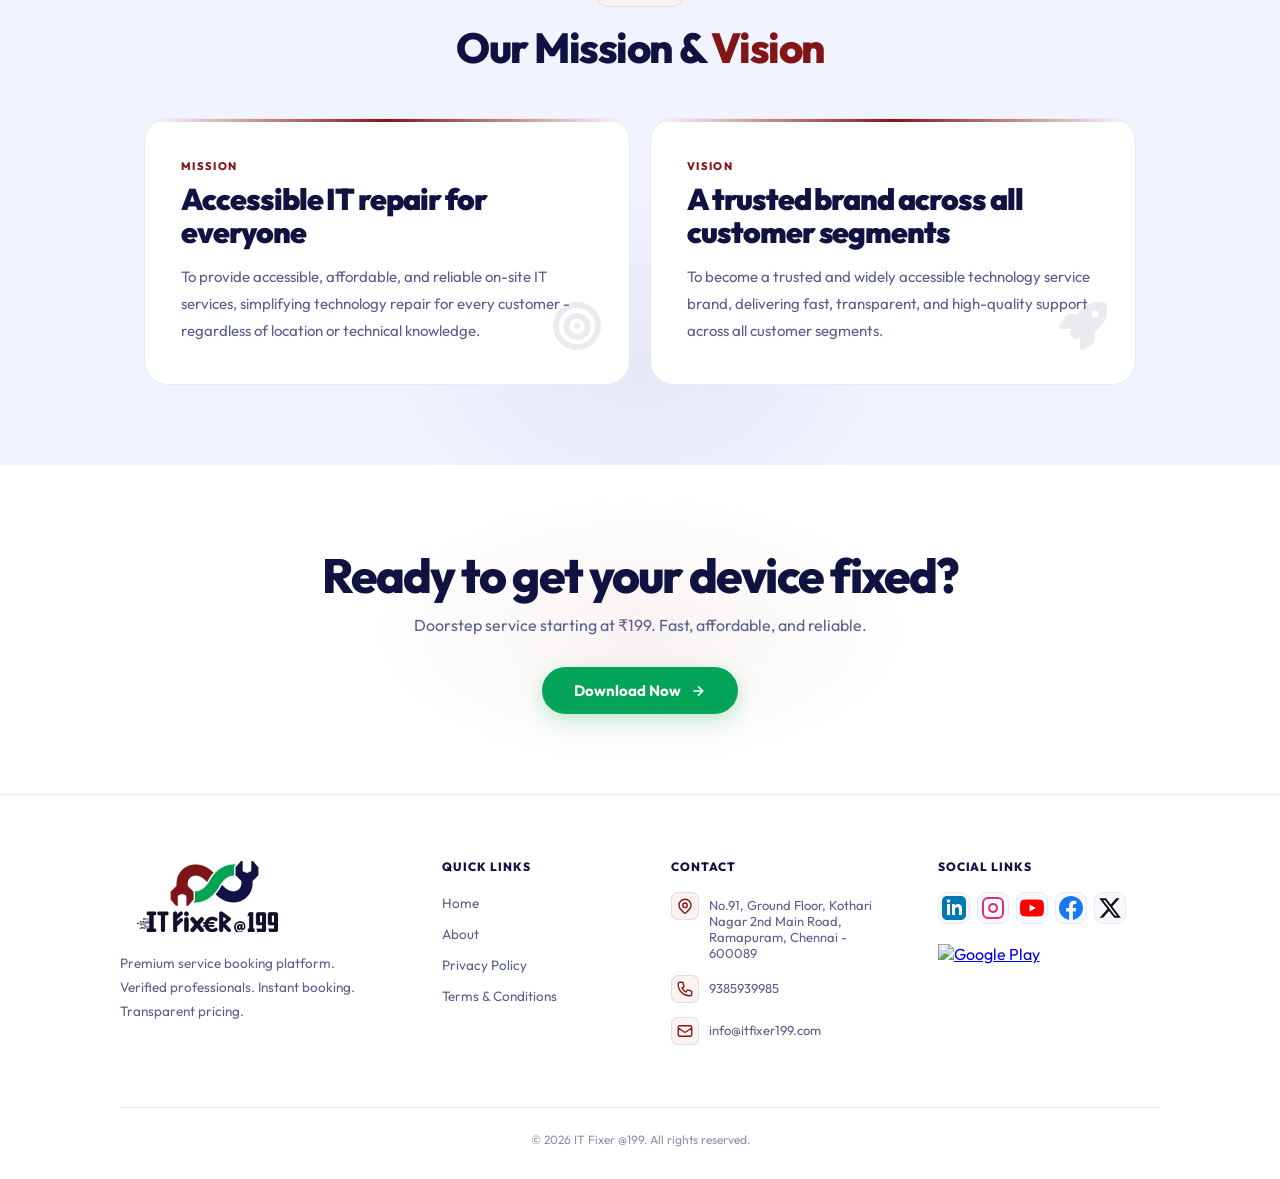
==== commit dd304c62: "content correction" ====
--- a/about.html
+++ b/about.html
@@ -370,21 +370,21 @@
                                     d="M17.657 16.657L13.414 20.9a2 2 0 01-2.827 0l-4.244-4.243a8 8 0 1111.314 0z" />
                                 <path stroke-linecap="round" stroke-linejoin="round" stroke-width="1.8"
                                     d="M15 11a3 3 0 11-6 0 3 3 0 016 0z" />
-                            </svg></div><span class="fcit">No.91, Ground Floor, Kothari Nagar
+                            </svg></div><a href="https://maps.google.com/?q=No.91,+Ground+Floor,+Kothari+Nagar+2nd+Main+Road,+Ramapuram,+Chennai+-+600089" target="_blank" class="fcit">No.91, Ground Floor, Kothari Nagar
                             2nd Main Road, Ramapuram,
-                            Chennai - 600089</span>
+                            Chennai - 600089</a>
                     </div>
                     <div class="fci">
                         <div class="fcii"><svg fill="none" stroke="currentColor" viewBox="0 0 24 24">
                                 <path stroke-linecap="round" stroke-linejoin="round" stroke-width="1.8"
                                     d="M3 5a2 2 0 012-2h3.28a1 1 0 01.948.684l1.498 4.493a1 1 0 01-.502 1.21l-2.257 1.13a11.042 11.042 0 005.516 5.516l1.13-2.257a1 1 0 011.21-.502l4.493 1.498a1 1 0 01.684.949V19a2 2 0 01-2 2h-1C9.716 21 3 14.284 3 6V5z" />
-                            </svg></div><span class="fcit">9385939985</span>
+                            </svg></div><a href="tel:+919385939985" class="fcit">9385939985</a>
                     </div>
                     <div class="fci">
                         <div class="fcii"><svg fill="none" stroke="currentColor" viewBox="0 0 24 24">
                                 <path stroke-linecap="round" stroke-linejoin="round" stroke-width="1.8"
                                     d="M3 8l7.89 5.26a2 2 0 002.22 0L21 8M5 19h14a2 2 0 002-2V7a2 2 0 00-2-2H5a2 2 0 00-2 2v10a2 2 0 002 2z" />
-                            </svg></div><span class="fcit">info@itfixer199.com</span>
+                            </svg></div><a href="mailto:info@itfixer199.com" class="fcit">info@itfixer199.com</a>
                     </div>
                 </div>
                 <div class="fc">
--- a/about.css
+++ b/about.css
@@ -1153,6 +1153,15 @@
       padding-top: 5px
   }
 
+  a.fcit {
+      text-decoration: none;
+      transition: color .2s var(--ease);
+  }
+
+  a.fcit:hover {
+      color: var(--blue) !important;
+  }
+
   .fsoc {
       display: flex;
       gap: 7px;
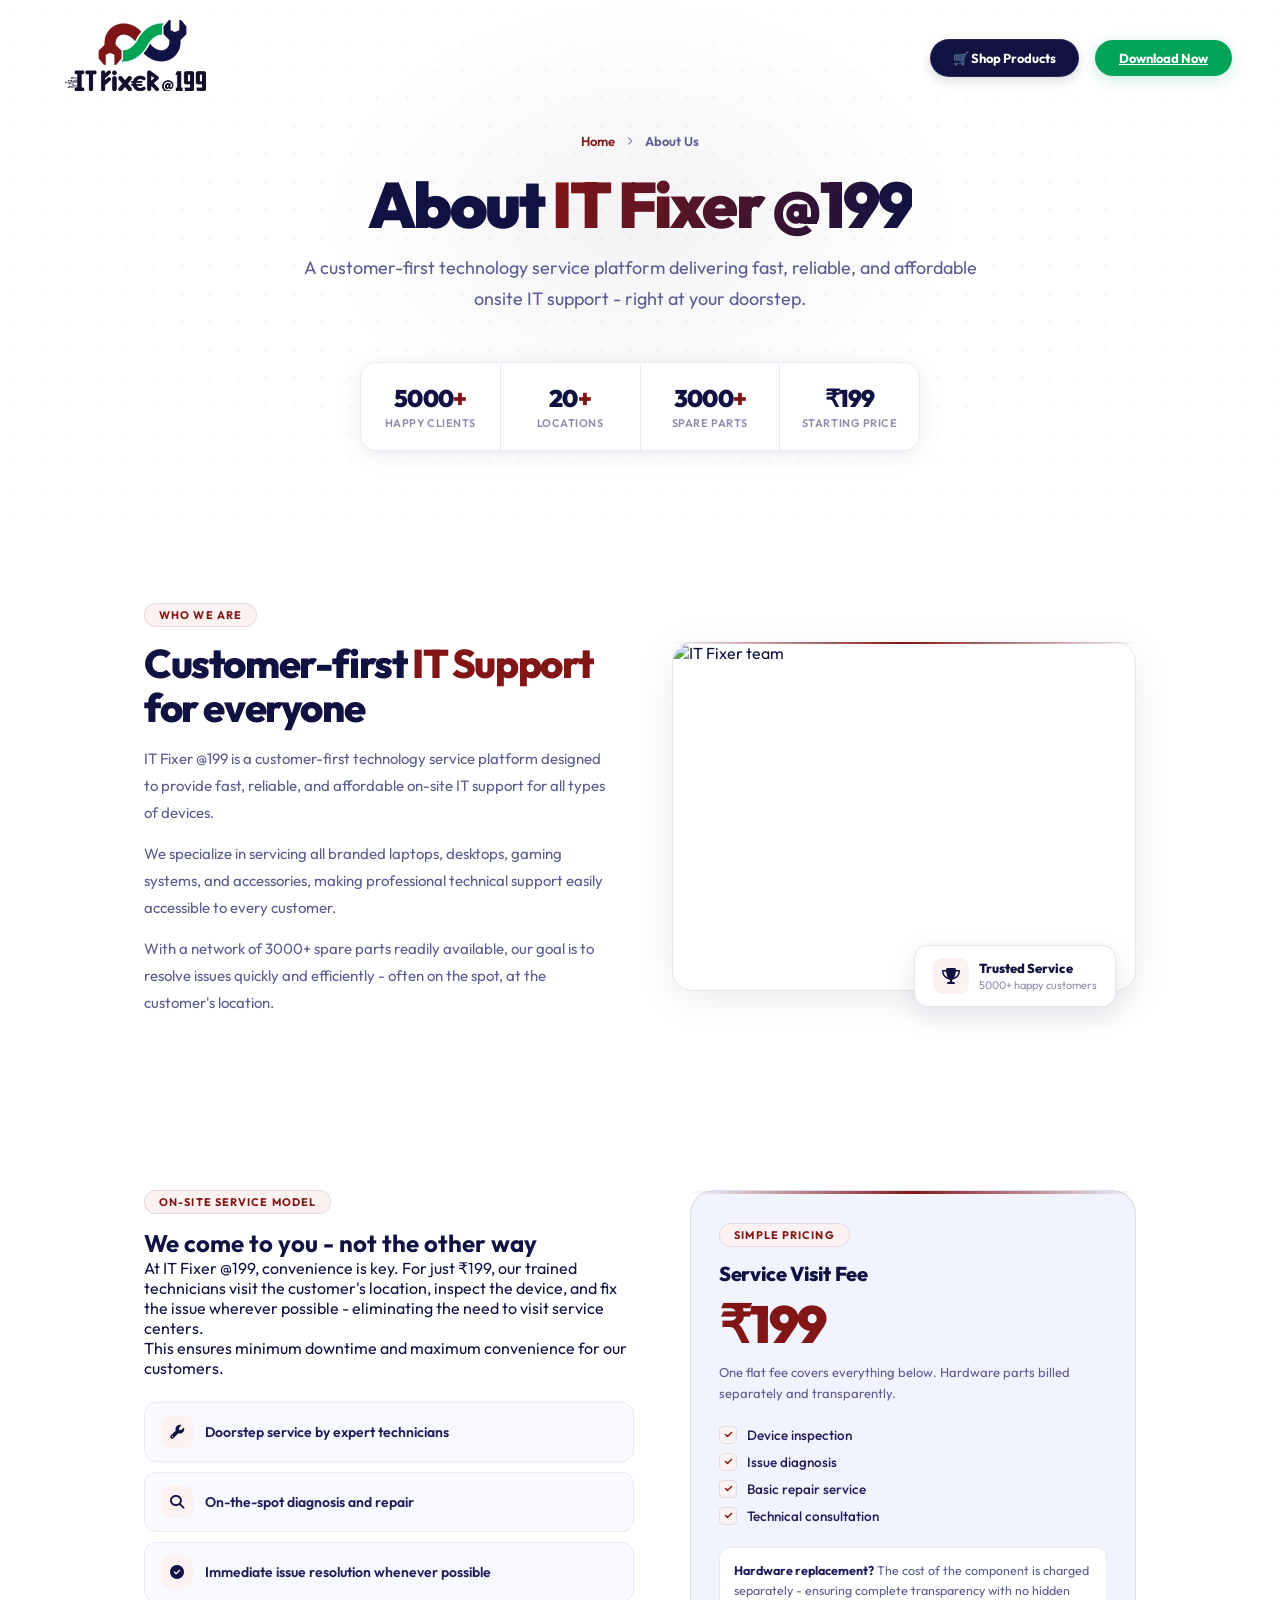
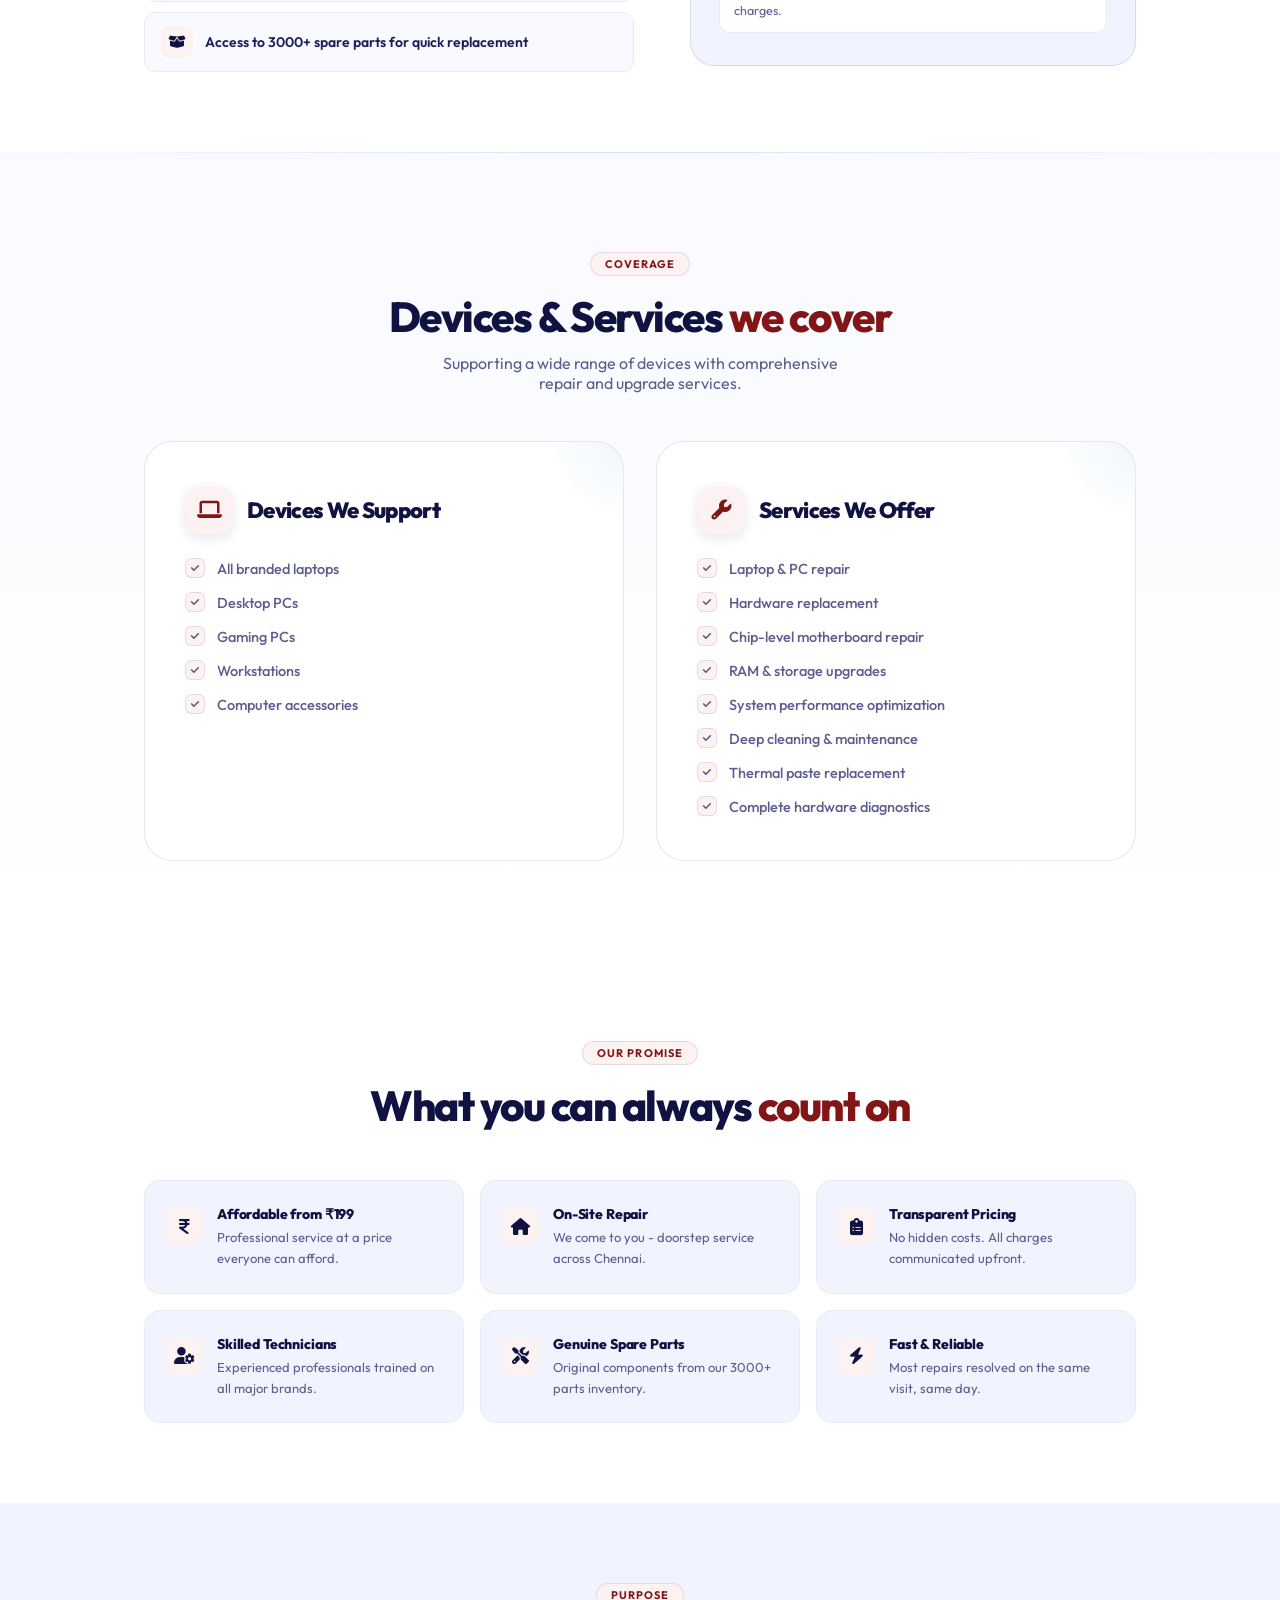
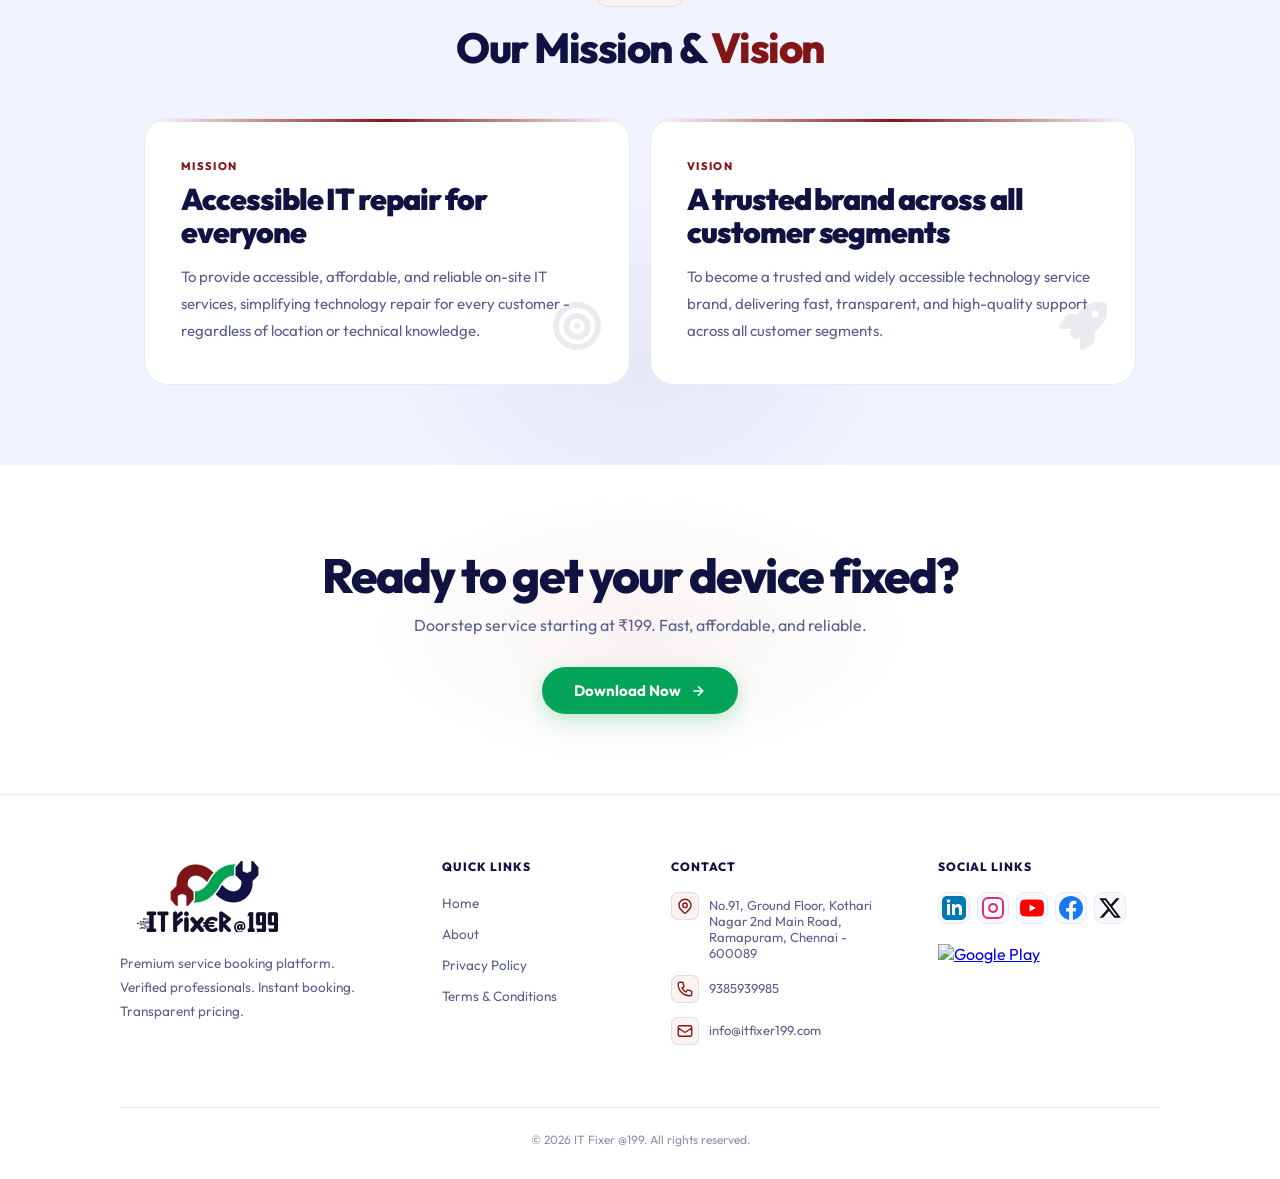
==== commit 733b3c7f: "shop now btn added" ====
--- a/about.html
+++ b/about.html
@@ -22,6 +22,7 @@
         </a>
         <div class="nr">
             <!-- <a href="tel:+911234567890" class="ncall">Call Now</a> -->
+            <a href="https://www.itfixer.in/" target="_blank" class="nshop">🛒 Shop Products</a>
             <a href="https://play.google.com/store/apps/details?id=in.itfixer199.app" target="_blank"
                 rel="noopener noreferrer" class="nbtn">
                 Download Now
@@ -370,7 +371,9 @@
                                     d="M17.657 16.657L13.414 20.9a2 2 0 01-2.827 0l-4.244-4.243a8 8 0 1111.314 0z" />
                                 <path stroke-linecap="round" stroke-linejoin="round" stroke-width="1.8"
                                     d="M15 11a3 3 0 11-6 0 3 3 0 016 0z" />
-                            </svg></div><a href="https://maps.google.com/?q=No.91,+Ground+Floor,+Kothari+Nagar+2nd+Main+Road,+Ramapuram,+Chennai+-+600089" target="_blank" class="fcit">No.91, Ground Floor, Kothari Nagar
+                            </svg></div><a
+                            href="https://maps.google.com/?q=No.91,+Ground+Floor,+Kothari+Nagar+2nd+Main+Road,+Ramapuram,+Chennai+-+600089"
+                            target="_blank" class="fcit">No.91, Ground Floor, Kothari Nagar
                             2nd Main Road, Ramapuram,
                             Chennai - 600089</a>
                     </div>
--- a/about.css
+++ b/about.css
@@ -97,6 +97,34 @@
   .ncall:hover {
       color: var(--blue)
   }
+
+  .nshop {
+    display: inline-flex;
+    align-items: center;
+    justify-content: center;
+    gap: 8px;
+    background: var(--navy);
+    color: #fff;
+    border: 1px solid rgba(255, 255, 255, 0.1);
+    border-radius: 50px;
+    padding: 10px 22px;
+    font-family: var(--f);
+    font-size: 13px;
+    font-weight: 700;
+    cursor: pointer;
+    transition: all .25s var(--ease);
+    box-shadow: 0 4px 12px rgba(16, 18, 66, 0.15);
+    text-decoration: none;
+    margin-right: 4px;
+}
+
+.nshop:hover {
+    background: var(--red);
+    color: #fff;
+    transform: translateY(-2px);
+    box-shadow: 0 6px 20px rgba(130, 22, 22, 0.25);
+    border-color: rgba(255, 255, 255, 0.2);
+}
 
   .nbtn {
       background: var(--green);
